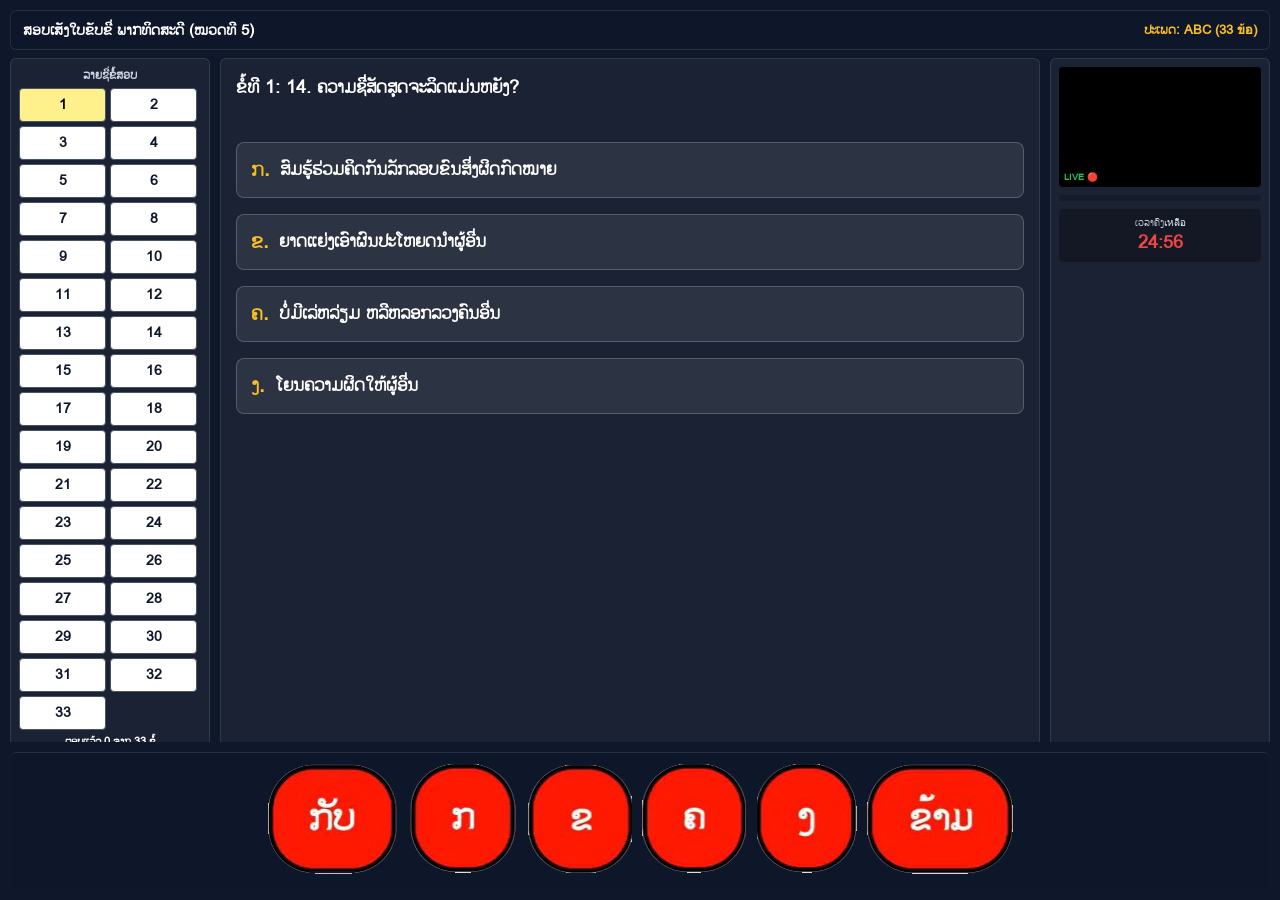
==== category5.html @ 48133f56 "edit" ====
<!DOCTYPE html>
<html lang="lo">
<head>
    <meta charset="UTF-8">
    <meta name="viewport" content="width=device-width, initial-scale=1.0, maximum-scale=1.0, user-scalable=no, viewport-fit=cover">
    <title>ໝວດທີ 5 - ສອບເສັງໃບຂັບຂີ່ ພາກທິດສະດີ</title>
    <link rel="icon" href="data:,">
    <style>
        @font-face {
            font-family: 'Phetsarath';
            src: url('Phetsarath-OT.woff') format('woff');
            font-weight: normal;
            font-style: normal;
        }
        body, button, input, select, textarea {
            font-family: 'Phetsarath', sans-serif !important;
        }

        /* 🚗 สไตล์หลักสำหรับหน้าจอคอมพิวเตอร์และทั่วไป */
        #cat5-body {
            margin: 0;
            padding: 0;
            background-color: #0f172a;
            color: #ffffff;
            overflow-x: hidden;
        }

        .cat5-container {
            width: 100vw;
            height: 100vh;
            display: flex;
            flex-direction: column;
            box-sizing: border-box;
            padding: 10px;
        }

        .cat5-top-header {
            display: flex;
            justify-content: space-between;
            align-items: center;
            background: rgba(15, 23, 42, 0.9);
            padding: 8px 12px;
            border-radius: 6px;
            margin-bottom: 8px;
            border: 1px solid rgba(255, 255, 255, 0.1);
        }

        .cat5-exam-grid {
            display: grid;
            grid-template-columns: 200px 1fr 220px;
            gap: 10px;
            flex: 1;
            overflow: hidden;
            margin-bottom: 10px;
        }

        /* คอลัมน์ซ้าย: ตารางข้อสอบ */
        .cat5-sidebar-panel {
            background: rgba(255, 255, 255, 0.05);
            border: 1px solid rgba(255, 255, 255, 0.1);
            border-radius: 6px;
            padding: 8px;
            display: flex;
            flex-direction: column;
        }

        .cat5-grid-box {
            display: grid;
            grid-template-columns: repeat(2, 1fr);
            gap: 4px;
            overflow-y: auto;
            flex: 1;
            padding-right: 4px;
        }

        /* คอลัมน์กลาง: คำถามและตัวเลือก */
        .cat5-main-content {
            background: rgba(255, 255, 255, 0.05);
            border: 1px solid rgba(255, 255, 255, 0.1);
            border-radius: 6px;
            padding: 15px;
            display: flex;
            flex-direction: column;
            overflow-y: auto;
        }

        .cat5-q-title {
            font-size: 1.15rem;
            font-weight: bold;
            margin-bottom: 10px;
        }

        .cat5-img-box {
            text-align: center;
            margin: 10px 0;
            width: 100%;
            display: flex;
            justify-content: center;
            align-items: center;
        }

        /* 💻 บังคับขยายรูปภาพคำถามให้ใหญ่สะใจเต็มตาบนคอมพิวเตอร์ (Desktop) */
        .cat5-img-box img {
            max-height: 450px !important; /* เพิ่มความสูงขึ้นจากเดิม */
            width: auto !important;
            max-width: 100% !important;
            object-fit: contain;
            border-radius: 8px;
            border: 1px solid rgba(255, 255, 255, 0.2);
            background: rgba(0, 0, 0, 0.2);
            padding: 5px;
        }

        .cat5-options-box {
            display: flex;
            flex-direction: column;
            gap: 8px;
            margin-top: 10px;
        }

        /* 🔒 ล็อกขนาดกล่องตัวเลือก ก, ข, ค, ง ให้เท่ากันทุกกล่อง */
        .cat5-options-box > div {
            width: 100%;
            min-height: 50px;
            box-sizing: border-box;
            display: flex;
            align-items: center;
            padding: 10px 14px;
            border-radius: 8px;
            background: rgba(255, 255, 255, 0.08);
            border: 1.5px solid rgba(255, 255, 255, 0.2);
            cursor: pointer;
            font-size: 1rem;
            font-weight: bold;
            color: #ffffff;
        }

        /* คอลัมน์ขวา: กล้องและแกลเลอรี */
        .cat5-right-panel {
            background: rgba(255, 255, 255, 0.05);
            border: 1px solid rgba(255, 255, 255, 0.1);
            border-radius: 6px;
            padding: 8px;
            display: flex;
            flex-direction: column;
            gap: 8px;
        }

        .cat5-camera-box {
            position: relative;
            width: 100%;
            height: 120px;
            background: #000;
            border-radius: 4px;
            overflow: hidden;
        }

        .cat5-mini-gallery {
            display: grid;
            grid-template-columns: repeat(5, 1fr);
            gap: 2px;
            max-height: 120px;
            overflow-y: auto;
            background: rgba(0,0,0,0.2);
            padding: 3px;
            border-radius: 4px;
        }

        .cat5-timer-box {
            text-align: center;
            background: rgba(0,0,0,0.3);
            padding: 6px;
            border-radius: 4px;
        }

        /* แถบปุ่มควบคุมด้านล่าง */
        .cat5-bottom-bar {
            display: flex;
            justify-content: center;
            align-items: center;
            gap: 10px;
            padding: 10px 15px;
            background: rgba(15, 23, 42, 0.95);
            border-top: 1px solid rgba(255, 255, 255, 0.1);
            border-radius: 6px;
        }

        .cat5-img-btn {
            background: none;
            border: none;
            cursor: pointer;
            padding: 0;
        }

        /* 📱 ระบบ Responsive สำหรับมือถือ */
        @media screen and (max-width: 768px) {
            .cat5-container {
                width: 100vw;
                height: 100vh;
                padding: 2px;
                justify-content: space-between;
                overflow: hidden;
            }

            .cat5-top-header {
                padding: 3px 6px;
                margin-bottom: 2px;
                font-size: 0.7rem;
            }

            .cat5-exam-grid {
                display: grid !important;
                grid-template-columns: 26px 1fr 26px !important;
                gap: 2px;
                flex: 1;
                overflow: hidden;
                margin-bottom: 95px;
                width: 100%;
                box-sizing: border-box;
            }

            .cat5-sidebar-panel {
                display: flex !important;
                padding: 1px !important;
                box-sizing: border-box;
                overflow: hidden;
            }
            .cat5-sidebar-panel div {
                display: none;
            }
            .cat5-grid-box {
                display: grid !important;
                grid-template-columns: 1fr !important;
                gap: 1px;
                overflow-y: auto;
            }
            .cat5-grid-box button {
                padding: 1px 0 !important;
                font-size: 0.45rem !important;
                min-height: 16px;
                width: 100%;
            }

            .cat5-main-content {
                display: flex !important;
                padding: 6px !important;
                overflow-y: auto;
            }
            .cat5-q-title {
                font-size: 0.8rem;
                margin-bottom: 4px;
            }
            .cat5-options-box > div {
                min-height: 38px;
                padding: 4px 6px;
                font-size: 0.75rem;
            }

            .cat5-right-panel {
                display: flex !important;
                padding: 1px !important;
                gap: 1px;
                overflow: hidden;
            }
            .cat5-camera-box {
                height: 20px;
            }
            .cat5-mini-gallery {
                max-height: 45px;
                grid-template-columns: repeat(1, 1fr);
            }
            .cat5-timer-box div:first-child {
                display: none;
            }
            .cat5-timer-box div#cat5-timer {
                font-size: 0.4rem !important;
            }

            .cat5-bottom-bar {
                position: fixed;
                bottom: 0;
                left: 0;
                width: 100%;
                background: rgba(15, 23, 42, 0.98);
                padding: 6px 4px;
                z-index: 1000;
                display: flex;
                justify-content: space-around;
                align-items: center;
            }

            .cat5-bottom-bar .cat5-img-btn {
                width: 90px !important;  
                height: 120px !important; 
            }

            .cat5-bottom-bar .cat5-img-btn img {
                width: 100% !important;
                height: 100% !important;
                object-fit: fill !important;
            }
            
            /* 📱 ล็อกขนาดรูปบนมือถือให้พอดีจอ ไม่ให้ล้น */
            .cat5-img-box img {
                max-height: 130px !important;
            }
        }
    </style>
</head>
<body id="cat5-body">

    <div class="cat5-container">
        
        <!-- 🚗 หัวข้อด้านบน -->
        <div class="cat5-top-header">
            <span style="font-size: 0.95rem; font-weight: bold; color: #ffffff;">ສອບເສັງໃບຂັບຂີ່ ພາກທິດສະດີ (ໝວດທີ 5)</span>
            <span id="cat5-category-badge" style="font-size: 0.8rem; color: #fbbf24; font-weight: bold;">ປະເພດ: ABC</span>
        </div>

        <!-- 📐 ส่วนกลาง: 3 คอลัมน์ -->
        <div class="cat5-exam-grid">
            
            <!-- 1. คอลัมน์ซ้าย: ตารางข้อสอบ -->
            <div class="cat5-sidebar-panel">
                <div style="font-size: 0.75rem; color: #cbd5e1; font-weight: bold; margin-bottom: 4px; text-align: center;">ລາຍຊື່ຂໍ້ສອບ</div>
                <div id="cat5-grid-container" class="cat5-grid-box"></div>
                <div id="cat5-answered-text" style="font-size: 0.7rem; color: #ffffff; text-align: center; margin-top: 4px; font-weight: bold;">ຕອບແລ້ວ 0 ຂໍ້</div>
            </div>

            <!-- 2. คอลัมน์กลาง: คำถาม รูปภาพ และตัวเลือกข้อความ -->
            <div class="cat5-main-content">
                <div id="cat5-question-text" class="cat5-q-title">ກຳລັງໂຫຼດຂໍ້ສອບ...</div>
                <div id="cat5-image-container" class="cat5-img-box"></div>
                <div id="cat5-options-list" class="cat5-options-box"></div>
            </div>

            <!-- 3. คอลัมน์ขวา: กล้องถ่ายรูป + ตารางรูปถ่ายสะสมเรียงลงมา 5 คอลัมน์ + เวลานับถอยหลัง -->
            <div class="cat5-right-panel">
                <div class="cat5-camera-box">
                    <video id="cat5-webcam-video" autoplay playsinline webkit-playsinline muted style="width: 100%; height: 100%; object-fit: cover;"></video>
                    <canvas id="cat5-snapshot-canvas" style="display: none;"></canvas>
                    <div style="position: absolute; bottom: 2px; left: 2px; background: rgba(0,0,0,0.6); color: #22c55e; font-size: 0.55rem; padding: 1px 3px; font-weight: bold;">LIVE 🔴</div>
                </div>
                
                <!-- ตารางรูปถ่ายนักเรียนสะสมเรียงลงมาทางขวา -->
                <div id="cat5-snapshots-gallery" class="cat5-mini-gallery"></div>

                <!-- เวลานับถอยหลัง -->
                <div class="cat5-timer-box">
                    <div style="font-size: 0.65rem; color: #cbd5e1;">ເວລາຄົງเหลือ</div>
                    <div id="cat5-timer" style="font-size: 1.1rem; color: #ef4444; font-weight: bold;">24:56</div>
                </div>
            </div>

        </div>

        <!-- 🔘 แถบปุ่มควบคุมด้านล่าง -->
        <div class="cat5-bottom-bar">
            <button id="cat5-submit-btn" onclick="cat5SubmitExam()" class="cat5-img-btn" title="ส่งข้อสอบ" style="display: none; background: none; border: none; cursor: pointer; padding: 0;">
                <img src="send.png" alt="ສົ່ງ" onerror="this.onerror=null; this.src='data:image/svg+xml;utf8,<svg xmlns=\'http://www.w3.org/2000/svg\' width=\'65\' height=\'52\' viewBox=\'0 0 65 52\'><rect width=\'100%\' height=\'100%\' fill=\'%2315803d\' rx=\'6\'/><text x=\'50%\' y=\'54%\' fill=\'white\' font-size=\'15\' font-weight=\'bold\' text-anchor=\'middle\' dominant-baseline=\'middle\'>ສົ່ງ</text></svg>';" style="width: 100%; max-width: 75px; height: 68px; object-fit: contain;">
            </button>			
            <button onclick="cat5PrevQuestion()" class="cat5-img-btn" title="กลับข้อก่อนหน้า">
                <img src="back.png" alt="ກັບ" onerror="this.src='data:image/svg+xml;utf8,<svg xmlns=\'http://www.w3.org/2000/svg\' width=\'60\' height=\'45\'><rect width=\'100%\' height=\'100%\' fill=\'%23dc2626\' rx=\'6\'/><text x=\'50%\' y=\'55%\' fill=\'white\' font-size=\'13\' font-weight=\'bold\' text-anchor=\'middle\' dominant-baseline=\'middle\'>ກັບ</text></svg>'">
            </button>
            <button onclick="cat5SelectOption(0)" class="cat5-img-btn" title="เลือก ก">
                <img src="a.png" alt="ກ" onerror="this.src='data:image/svg+xml;utf8,<svg xmlns=\'http://www.w3.org/2000/svg\' width=\'55\' height=\'45\'><circle cx=\'27\' cy=\'22\' r=\'20\' fill=\'%23dc2626\'/><text x=\'50%\' y=\'55%\' fill=\'white\' font-size=\'14\' font-weight=\'bold\' text-anchor=\'middle\' dominant-baseline=\'middle\'>ກ</text></svg>'">
            </button>
            <button onclick="cat5SelectOption(1)" class="cat5-img-btn" title="เลือก ข">
                <img src="b.png" alt="ຂ" onerror="this.src='data:image/svg+xml;utf8,<svg xmlns=\'http://www.w3.org/2000/svg\' width=\'55\' height=\'45\'><circle cx=\'27\' cy=\'22\' r=\'20\' fill=\'%23dc2626\'/><text x=\'50%\' y=\'55%\' fill=\'white\' font-size=\'14\' font-weight=\'bold\' text-anchor=\'middle\' dominant-baseline=\'middle\'>ຂ</text></svg>'">
            </button>
            <button onclick="cat5SelectOption(2)" class="cat5-img-btn" title="เลือก ค">
                <img src="c.png" alt="ຄ" onerror="this.src='data:image/svg+xml;utf8,<svg xmlns=\'http://www.w3.org/2000/svg\' width=\'55\' height=\'45\'><circle cx=\'27\' cy=\'22\' r=\'20\' fill=\'%23dc2626\'/><text x=\'50%\' y=\'55%\' fill=\'white\' font-size=\'14\' font-weight=\'bold\' text-anchor=\'middle\' dominant-baseline=\'middle\'>ຄ</text></svg>'">
            </button>
            <button onclick="cat5SelectOption(3)" class="cat5-img-btn" title="เลือก ง">
                <img src="d.png" alt="ງ" onerror="this.src='data:image/svg+xml;utf8,<svg xmlns=\'http://www.w3.org/2000/svg\' width=\'55\' height=\'45\'><circle cx=\'27\' cy=\'22\' r=\'20\' fill=\'%23dc2626\'/><text x=\'50%\' y=\'55%\' fill=\'white\' font-size=\'14\' font-weight=\'bold\' text-anchor=\'middle\' dominant-baseline=\'middle\'>ງ</text></svg>'">
            </button>
            <button onclick="cat5NextQuestion()" class="cat5-img-btn" title="ข้อถัดไป / ข้าม">
                <img src="next.png" alt="ຂ້າມ" onerror="this.src='data:image/svg+xml;utf8,<svg xmlns=\'http://www.w3.org/2000/svg\' width=\'60\' height=\'45\'><rect width=\'100%\' height=\'100%\' fill=\'%230284c7\' rx=\'6\'/><text x=\'50%\' y=\'55%\' fill=\'white\' font-size=\'13\' font-weight=\'bold\' text-anchor=\'middle\' dominant-baseline=\'middle\'>ຂ້າມ</text></svg>'">
            </button>
        </div>

        <!-- 📊 หน้าสรุปผลหมวดที่ 5 -->
        <div id="cat5-result-screen" style="display: none; position: fixed; top: 0; left: 0; width: 100vw; height: 100vh; background-color: #0f172a; text-align: center; padding: 20px; color: white; flex-direction: column; justify-content: center; align-items: center; box-sizing: border-box; z-index: 9999;">
            <div style="max-width: 600px; width: 100%; margin: auto; display: flex; flex-direction: column; align-items: center; justify-content: center;">
                <h2 style="font-size: 1.2rem; font-weight: bold; margin-bottom: 10px;">ສອບເສັງໃບຂັບຂີ່ ພາກທິດສະດີ (ໝວດທີ 5)</h2>
                <div id="cat5-result-summary" style="font-size: 1.1rem; margin-bottom: 10px; font-weight: bold;">ຕອບຜິດ 0 ຂໍ້</div>
                <div id="cat5-status-badge" style="font-size: 2.5rem; font-weight: bold; color: #22c55e; margin: 12px 0;">ຜ່ານ</div>
                <div style="font-size: 0.9rem; color: #cbd5e1; margin-bottom: 6px;">ເຊີນผู้สอนเส็งອອກລຳຄຳได้</div>
                <div style="font-size: 0.85rem; color: #fbbf24; font-weight: bold; margin-bottom: 24px;">RESULT CODE: QTBV</div>
                <div style="display: flex; flex-direction: column; gap: 10px; max-width: 400px; width: 100%;">
                    <button onclick="cat5RestartExam()" style="padding: 12px; background: #0284c7; color: white; font-weight: bold; border: none; border-radius: 6px; cursor: pointer; font-size: 0.95rem;">
                        🔄 ສອບເສັງໝວດ 5 ໃໝ່ (Random ชุดใหม่)
                    </button>
                    <button onclick="window.location.href='index.html'" style="padding: 12px; background: #475569; color: white; font-weight: bold; border: none; border-radius: 6px; cursor: pointer; font-size: 0.95rem;">
                        🏠 ກຼັບຄືນໜ້າທຳອິດ
                    </button>
                </div>
            </div>
            <div style="position: absolute; bottom: 70px; right: 25px; width: 130px; background: rgba(0,0,0,0.5); border: 1px solid rgba(255,255,255,0.2); border-radius: 6px; padding: 4px;">
                <div id="cat5-result-gallery" style="display: grid; grid-template-columns: repeat(5, 1fr); gap: 2px; max-height: 180px; overflow-y: auto; align-content: start;"></div>
            </div>
        </div>

    </div>

    <!-- ส่วนสคริปต์การทำงานของข้อสอบ -->
    <script>
        let cat5Questions = [];
        let cat5Index = 0;
        let cat5Answers = {};
        let cat5Snapshots = {};

        let cat5Config = {
            total: 33,
            maxWrong: 4,
            categoryName: 'ABC',
            fileName: 'ABC.txt'
        };

        window.addEventListener('DOMContentLoaded', () => {
            const savedCat = localStorage.getItem('lao_quiz_selected_category') || 'ABC.txt';
            setCat5Rules(savedCat);
            initCat5Webcam();
            loadCat5Questions();
        });

        function setCat5Rules(filename) {
            cat5Config.fileName = filename;
            const upper = filename.toUpperCase();
            if (upper.includes('ABC')) {
                cat5Config = { total: 33, maxWrong: 4, categoryName: 'ABC', fileName: filename };
            } else if (upper.includes('AB')) {
                cat5Config = { total: 28, maxWrong: 4, categoryName: 'AB', fileName: filename };
            } else if (upper.includes('B')) {
                cat5Config = { total: 25, maxWrong: 3, categoryName: 'B', fileName: filename };
            } else if (upper.includes('C') || upper.includes('D') || upper.includes('CDBC')) {
                cat5Config = { total: 30, maxWrong: 3, categoryName: 'C / D / BC', fileName: filename };
            } else {
                cat5Config = { total: 20, maxWrong: 3, categoryName: 'A', fileName: filename };
            }
            const badge = document.getElementById('cat5-category-badge');
            if (badge) badge.innerText = `ປະເພດ: ${cat5Config.categoryName} (${cat5Config.total} ข้อ)`;
        }

        function initCat5Webcam() {
            const video = document.getElementById('cat5-webcam-video');
            if (!video) return;
            if (navigator.mediaDevices && navigator.mediaDevices.getUserMedia) {
                navigator.mediaDevices.getUserMedia({ video: { width: 640, height: 480, facingMode: 'user' }, audio: false })
                .then(stream => {
                    video.srcObject = stream;
                    video.play().catch(e => console.log(e));
                })
                .catch(err => console.log("Webcam error:", err));
            }
        }

        function captureCat5Snapshot(qNum) {
            const video = document.getElementById('cat5-webcam-video');
            const canvas = document.getElementById('cat5-snapshot-canvas');
            if (!canvas) return;
            const ctx = canvas.getContext('2d');
            canvas.width = 160;
            canvas.height = 120;
            let dataURL = null;
            if (video && video.readyState === video.HAVE_ENOUGH_DATA && video.videoWidth > 0) {
                try {
                    ctx.drawImage(video, 0, 0, canvas.width, canvas.height);
                    dataURL = canvas.toDataURL('image/png');
                } catch (e) { console.log(e); }
            }
            if (!dataURL) {
                ctx.fillStyle = '#1e293b';
                ctx.fillRect(0, 0, canvas.width, canvas.height);
                ctx.fillStyle = '#ffffff';
                ctx.font = 'bold 12px sans-serif';
                ctx.fillText(`Q ${qNum}`, 40, 60);
                dataURL = canvas.toDataURL('image/png');
            }
            cat5Snapshots[qNum] = dataURL;
            renderCat5MiniGallery();
        }

        function renderCat5MiniGallery() {
            const gallery = document.getElementById('cat5-snapshots-gallery');
            if (!gallery) return;
            gallery.innerHTML = '';
            Object.keys(cat5Snapshots).forEach(qNum => {
                gallery.innerHTML += `
                    <div style="background: rgba(255,255,255,0.05); border-radius: 4px; padding: 1px; text-align: center;">
                        <img src="${cat5Snapshots[qNum]}" style="width: 100%; height: 26px; object-fit: cover; border-radius: 2px;">
                    </div>
                `;
            });
        }

        async function loadCat5Questions() {
            try {
                const response = await fetch(cat5Config.fileName);
                if (!response.ok) throw new Error('ไม่พบไฟล์ข้อสอบ');
                const textData = await response.text();
                let allParsed = parseCsvInsideTxt(textData);
                shuffleArray(allParsed);
                cat5Questions = allParsed.slice(0, cat5Config.total);
                cat5Index = 0;
                cat5Answers = {};
                cat5Snapshots = {};
                const gallery = document.getElementById('cat5-snapshots-gallery');
                if (gallery) gallery.innerHTML = '';
                renderCat5Question();
            } catch (e) {
                console.error(e);
                document.getElementById('cat5-question-text').innerText = 'เกิดข้อผิดพลาดในการโหลดไฟล์ข้อสอบ (' + cat5Config.fileName + ')';
            }
        }

        function parseCsvInsideTxt(text) {
            const questions = [];
            const lines = text.split(/\r?\n/);
            lines.forEach((line) => {
                if (!line.trim()) return;
                let parts = [];
                let current = '';
                let inQuotes = false;
                for (let i = 0; i < line.length; i++) {
                    let char = line[i];
                    if (char === '"') {
                        inQuotes = !inQuotes;
                    } else if (char === ',' && !inQuotes) {
                        parts.push(current.trim().replace(/^"|"$/g, ''));
                        current = '';
                    } else {
                        current += char;
                    }
                }
                parts.push(current.trim().replace(/^"|"$/g, ''));
                if (parts.length < 6) return;
                const qText = parts[0];
                let ansNum = 1;
                try { ansNum = parseInt(parts[1]) || 1; } catch(e) { ansNum = 1; }
                const ansIndex = ansNum - 1;
                let options = [];
                for (let i = 2; i <= 5; i++) {
                    if (parts[i]) {
                        let opt = parts[i];
                        if (opt && opt !== '-') options.push(opt);
                    }
                }
                let imagePath = null;
                for (let i = 0; i < parts.length; i++) {
                    let p = parts[i].trim().replace(/^"|"$/g, '');
                    let lowerP = p.toLowerCase();
                    if (lowerP.endsWith('.png') || lowerP.endsWith('.jpg') || lowerP.endsWith('.jpeg')) {
                        imagePath = p;
                        break;
                    }
                }
                if (qText && options.length > 0) {
                    questions.push({
                        id: questions.length + 1,
                        question: qText,
                        image: imagePath,
                        options: options,
                        answer: ansIndex
                    });
                }
            });
            return questions;
        }

        function shuffleArray(array) {
            for (let i = array.length - 1; i > 0; i--) {
                const j = Math.floor(Math.random() * (i + 1));
                [array[i], array[j]] = [array[j], array[i]];
            }
            return array;
        }

        function renderCat5SidebarGrid() {
            const container = document.getElementById('cat5-grid-container');
            if (!container) return;
            container.innerHTML = '';
            cat5Questions.forEach((_, idx) => {
                const btn = document.createElement('button');
                btn.className = 'cat5-grid-btn';
                btn.innerText = (idx + 1);
                btn.style.cssText = "padding: 6px; font-weight: bold; font-size: 0.85rem; border-radius: 4px; border: 1px solid #475569; cursor: pointer; background: #ffffff; color: #0f172a; text-align: center;";
                if (idx === cat5Index) {
                    btn.style.backgroundColor = '#fef08a';
                    btn.style.color = '#000000';
                }
                if (cat5Answers[idx] !== undefined) {
                    btn.style.backgroundColor = '#22c55e';
                    btn.style.color = '#ffffff';
                }
                btn.onclick = () => {
                    cat5Index = idx;
                    renderCat5Question();
                };
                container.appendChild(btn);
            });
            const answeredCount = Object.keys(cat5Answers).length;
            document.getElementById('cat5-answered-text').innerText = `ຕອບແລ້ວ ${answeredCount} ຈາກ ${cat5Questions.length} ຂໍ້`;
            updateSubmitButtonVisibility();
        }

        function updateSubmitButtonVisibility() {
            const answeredCount = Object.keys(cat5Answers).length;
            const submitBtn = document.getElementById('cat5-submit-btn');
            if (!submitBtn) return;
            if (answeredCount >= cat5Questions.length) {
                submitBtn.style.display = 'flex';
            } else {
                submitBtn.style.display = 'none';
            }
        }

        function renderCat5Question() {
            if (cat5Questions.length === 0) return;
            const q = cat5Questions[cat5Index];
            document.getElementById('cat5-question-text').innerText = `ຂໍ້ທີ ${cat5Index + 1}: ${q.question}`;
            
            const imgBox = document.getElementById('cat5-image-container');
            imgBox.innerHTML = q.image ? `<img src="${q.image}" alt="Sign">` : '';

            const optList = document.getElementById('cat5-options-list');
            optList.innerHTML = '';
            const letters = ['ກ', 'ຂ', 'ຄ', 'ງ'];
            const userAns = cat5Answers[cat5Index];

            q.options.forEach((opt, idx) => {
                let optStyle = "display: flex; align-items: center; padding: 12px 14px; border-radius: 8px; margin-bottom: 8px; cursor: pointer; font-size: 1.1rem; font-weight: bold; color: #ffffff; background: rgba(255,255,255,0.08); border: 1.5px solid rgba(255,255,255,0.2);";
                if (userAns !== undefined) {
                    if (idx === q.answer) {
                        optStyle = "display: flex; align-items: center; padding: 12px 14px; border-radius: 8px; margin-bottom: 8px; font-size: 1.1rem; font-weight: bold; color: #ffffff; background-color: #16a34a !important; border: 1.5px solid #22c55e !important;";
                    } else if (idx === userAns) {
                        optStyle = "display: flex; align-items: center; padding: 12px 14px; border-radius: 8px; margin-bottom: 8px; font-size: 1.1rem; font-weight: bold; color: #ffffff; background-color: #dc2626 !important; border: 1.5px solid #ef4444 !important;";
                    }
                }
                optList.innerHTML += `
                    <div onclick="cat5SelectOption(${idx})" style="${optStyle}">
                        <span style="color: #fbbf24; margin-right: 10px; font-size: 1.25rem;">${letters[idx]}.</span>
                        <span>${opt}</span>
                    </div>
                `;
            });
            renderCat5SidebarGrid();
        }

        function cat5SelectOption(optIdx) {
            if (cat5Answers[cat5Index] !== undefined) return;
            cat5Answers[cat5Index] = optIdx;
            captureCat5Snapshot(cat5Index + 1);
            renderCat5Question();
            setTimeout(() => {
                if (cat5Index < cat5Questions.length - 1) {
                    cat5Index++;
                    renderCat5Question();
                }
            }, 400);
        }

        function cat5PrevQuestion() {
            if (cat5Index > 0) {
                cat5Index--;
                renderCat5Question();
            }
        }

        function cat5NextQuestion() {
            if (cat5Index < cat5Questions.length - 1) {
                cat5Index++;
                renderCat5Question();
            }
        }

        function cat5SubmitExam() {
            cat5EvaluateAndShowResults();
        }

        function cat5EvaluateAndShowResults() {
            let wrongCount = 0;
            let wrongList = [];
            cat5Questions.forEach((q, idx) => {
                const userAns = cat5Answers[idx];
                if (userAns !== q.answer) {
                    wrongCount++;
                    wrongList.push(q);
                }
            });
            const isPassed = wrongCount <= cat5Config.maxWrong;
            localStorage.setItem('lao_quiz_wrong_' + cat5Config.fileName, JSON.stringify(wrongList));
            
            const examGrid = document.querySelector('.cat5-exam-grid');
            const topHeader = document.querySelector('.cat5-top-header');
            const bottomBar = document.querySelector('.cat5-bottom-bar');
            if (examGrid) examGrid.style.display = 'none';
            if (topHeader) topHeader.style.display = 'none';
            if (bottomBar) bottomBar.style.display = 'none';
            
            const resultScreen = document.getElementById('cat5-result-screen');
            if (resultScreen) resultScreen.style.display = 'flex';
            document.getElementById('cat5-result-summary').innerText = `ຕອບຜິດ ${wrongCount} ຂໍ້ ในທັງໝົດ ${cat5Questions.length} ຂໍ້`;
            
            const badge = document.getElementById('cat5-status-badge');
            badge.innerText = isPassed ? 'ຜ່ານ' : 'ຕົກ';
            badge.style.color = isPassed ? '#22c55e' : '#ef4444';
            renderCat5ResultGallery();
        }

        function renderCat5ResultGallery() {
            const gallery = document.getElementById('cat5-result-gallery');
            if (!gallery) return;
            gallery.innerHTML = '';
            Object.keys(cat5Snapshots).forEach(qNum => {
                gallery.innerHTML += `
                    <div style="background: rgba(255,255,255,0.05); border-radius: 3px; padding: 1px; text-align: center;">
                        <img src="${cat5Snapshots[qNum]}" style="width: 100%; height: 35px; object-fit: cover; border-radius: 2px;">
                    </div>
                `;
            });
        }

        function cat5RestartExam() {
            const resultScreen = document.getElementById('cat5-result-screen');
            if (resultScreen) resultScreen.style.display = 'none';
            const examGrid = document.querySelector('.cat5-exam-grid');
            const topHeader = document.querySelector('.cat5-top-header');
            const bottomBar = document.querySelector('.cat5-bottom-bar');
            if (examGrid) examGrid.style.display = 'grid';
            if (topHeader) topHeader.style.display = 'flex';
            if (bottomBar) bottomBar.style.display = 'flex';
            cat5Snapshots = {};
            cat5Answers = {};
            loadCat5Questions();
        }
    </script>
</body>
</html>
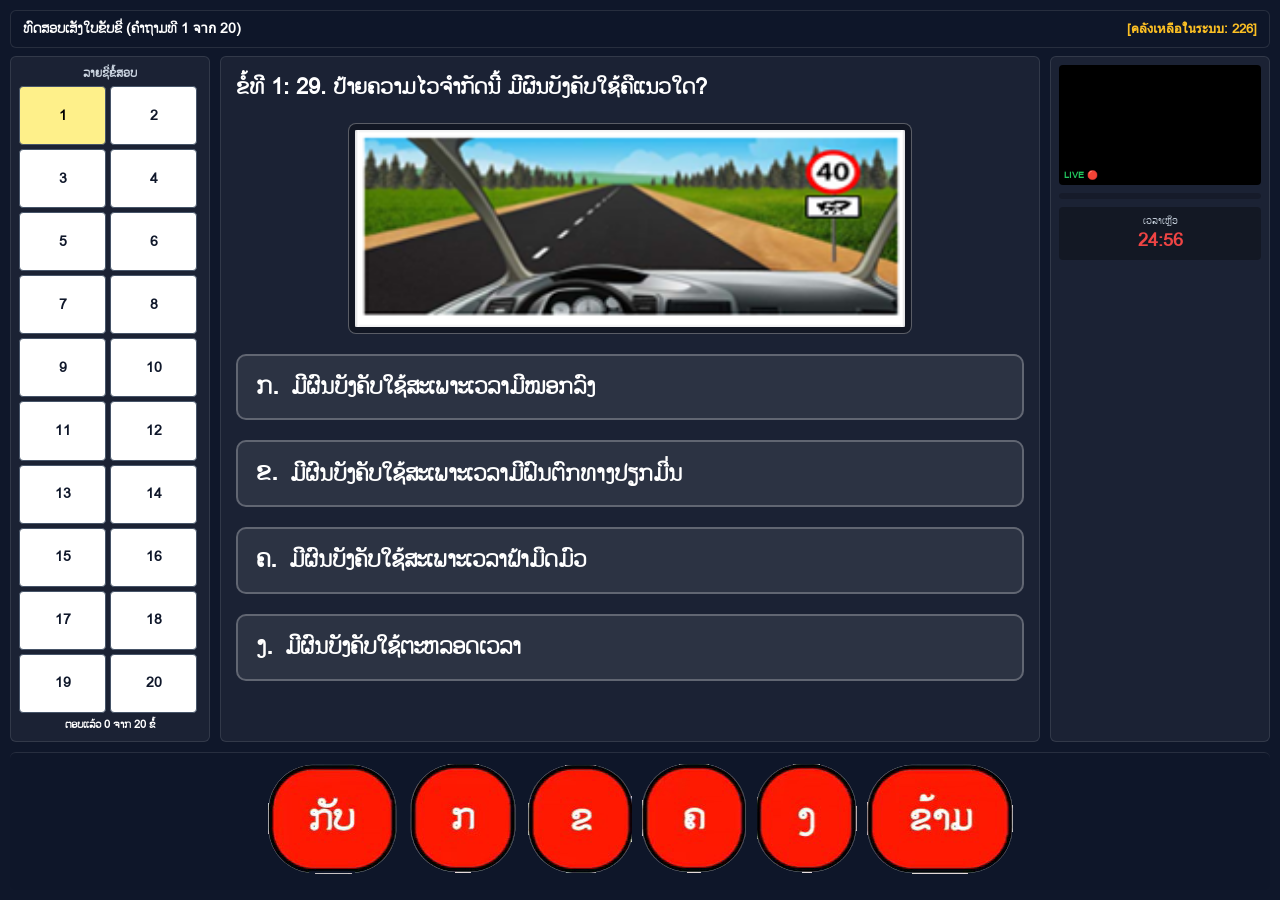
==== commit 19d77750: "edit1" ====
--- a/category5.html
+++ b/category5.html
@@ -16,7 +16,6 @@
             font-family: 'Phetsarath', sans-serif !important;
         }
 
-        /* 🚗 สไตล์หลักสำหรับหน้าจอคอมพิวเตอร์และทั่วไป */
         #cat5-body {
             margin: 0;
             padding: 0;
@@ -54,7 +53,6 @@
             margin-bottom: 10px;
         }
 
-        /* คอลัมน์ซ้าย: ตารางข้อสอบ */
         .cat5-sidebar-panel {
             background: rgba(255, 255, 255, 0.05);
             border: 1px solid rgba(255, 255, 255, 0.1);
@@ -73,7 +71,6 @@
             padding-right: 4px;
         }
 
-        /* คอลัมน์กลาง: คำถามและตัวเลือก */
         .cat5-main-content {
             background: rgba(255, 255, 255, 0.05);
             border: 1px solid rgba(255, 255, 255, 0.1);
@@ -85,9 +82,10 @@
         }
 
         .cat5-q-title {
-            font-size: 1.15rem;
+            font-size: 1.4rem !important;
             font-weight: bold;
             margin-bottom: 10px;
+            line-height: 1.4;
         }
 
         .cat5-img-box {
@@ -99,43 +97,41 @@
             align-items: center;
         }
 
-        /* 💻 บังคับขยายรูปภาพคำถามให้ใหญ่สะใจเต็มตาบนคอมพิวเตอร์ (Desktop) */
         .cat5-img-box img {
-            max-height: 450px !important; /* เพิ่มความสูงขึ้นจากเดิม */
-            width: auto !important;
-            max-width: 100% !important;
+            width: 100% !important;
+            max-width: 550px !important;
+            height: auto !important;
             object-fit: contain;
             border-radius: 8px;
-            border: 1px solid rgba(255, 255, 255, 0.2);
-            background: rgba(0, 0, 0, 0.2);
-            padding: 5px;
+            border: 1.5px solid rgba(255, 255, 255, 0.3);
+            background: rgba(0, 0, 0, 0.3);
+            padding: 6px;
         }
 
         .cat5-options-box {
             display: flex;
             flex-direction: column;
-            gap: 8px;
+            gap: 10px;
             margin-top: 10px;
         }
 
-        /* 🔒 ล็อกขนาดกล่องตัวเลือก ก, ข, ค, ง ให้เท่ากันทุกกล่อง */
         .cat5-options-box > div {
             width: 100%;
-            min-height: 50px;
+            min-height: 60px;
             box-sizing: border-box;
             display: flex;
             align-items: center;
-            padding: 10px 14px;
-            border-radius: 8px;
+            padding: 12px 18px;
+            border-radius: 10px;
             background: rgba(255, 255, 255, 0.08);
-            border: 1.5px solid rgba(255, 255, 255, 0.2);
+            border: 2px solid rgba(255, 255, 255, 0.25);
             cursor: pointer;
-            font-size: 1rem;
+            font-size: 1.45rem !important;
             font-weight: bold;
             color: #ffffff;
-        }
-
-        /* คอลัมน์ขวา: กล้องและแกลเลอรี */
+            line-height: 1.4;
+        }
+
         .cat5-right-panel {
             background: rgba(255, 255, 255, 0.05);
             border: 1px solid rgba(255, 255, 255, 0.1);
@@ -173,7 +169,6 @@
             border-radius: 4px;
         }
 
-        /* แถบปุ่มควบคุมด้านล่าง */
         .cat5-bottom-bar {
             display: flex;
             justify-content: center;
@@ -192,7 +187,6 @@
             padding: 0;
         }
 
-        /* 📱 ระบบ Responsive สำหรับมือถือ */
         @media screen and (max-width: 768px) {
             .cat5-container {
                 width: 100vw;
@@ -203,9 +197,20 @@
             }
 
             .cat5-top-header {
-                padding: 3px 6px;
+                padding: 4px 6px;
                 margin-bottom: 2px;
-                font-size: 0.7rem;
+                font-size: 0.75rem;
+                display: flex;
+                flex-direction: row !important;
+                justify-content: space-between;
+                align-items: center;
+                white-space: nowrap;
+                overflow: hidden;
+            }
+
+            .cat5-top-header span {
+                text-overflow: ellipsis;
+                overflow: hidden;
             }
 
             .cat5-exam-grid {
@@ -236,8 +241,8 @@
             }
             .cat5-grid-box button {
                 padding: 1px 0 !important;
-                font-size: 0.45rem !important;
-                min-height: 16px;
+                font-size: 0.55rem !important;
+                min-height: 18px;
                 width: 100%;
             }
 
@@ -246,14 +251,16 @@
                 padding: 6px !important;
                 overflow-y: auto;
             }
+            
             .cat5-q-title {
-                font-size: 0.8rem;
-                margin-bottom: 4px;
-            }
+                font-size: 1.15rem !important;
+                margin-bottom: 6px;
+            }
+            
             .cat5-options-box > div {
-                min-height: 38px;
-                padding: 4px 6px;
-                font-size: 0.75rem;
+                min-height: 48px;
+                padding: 8px 10px;
+                font-size: 1.15rem !important;
             }
 
             .cat5-right-panel {
@@ -300,9 +307,11 @@
                 object-fit: fill !important;
             }
             
-            /* 📱 ล็อกขนาดรูปบนมือถือให้พอดีจอ ไม่ให้ล้น */
             .cat5-img-box img {
-                max-height: 130px !important;
+                width: 100% !important;
+                max-height: 250px !important;
+                object-fit: contain !important;
+                border-radius: 6px;
             }
         }
     </style>
@@ -311,30 +320,25 @@
 
     <div class="cat5-container">
         
-        <!-- 🚗 หัวข้อด้านบน -->
         <div class="cat5-top-header">
-            <span style="font-size: 0.95rem; font-weight: bold; color: #ffffff;">ສອບເສັງໃບຂັບຂີ່ ພາກທິດສະດີ (ໝວດທີ 5)</span>
-            <span id="cat5-category-badge" style="font-size: 0.8rem; color: #fbbf24; font-weight: bold;">ປະເພດ: ABC</span>
+            <span id="cat5-progress-text" style="font-size: 0.85rem; font-weight: bold; color: #ffffff;">ທົດສອບເສັງໃບຂັບຂີ່ (ຄຳຖາມທີ 1 ຮອດ 20)</span>
+            <span id="cat5-bank-header-badge" style="font-size: 0.8rem; color: #fbbf24; font-weight: bold; margin-left: 8px;">[ເຫຼືຢູ່ໃນລະບົບ: 0]</span>
         </div>
 
-        <!-- 📐 ส่วนกลาง: 3 คอลัมน์ -->
         <div class="cat5-exam-grid">
             
-            <!-- 1. คอลัมน์ซ้าย: ตารางข้อสอบ -->
             <div class="cat5-sidebar-panel">
                 <div style="font-size: 0.75rem; color: #cbd5e1; font-weight: bold; margin-bottom: 4px; text-align: center;">ລາຍຊື່ຂໍ້ສອບ</div>
                 <div id="cat5-grid-container" class="cat5-grid-box"></div>
                 <div id="cat5-answered-text" style="font-size: 0.7rem; color: #ffffff; text-align: center; margin-top: 4px; font-weight: bold;">ຕອບແລ້ວ 0 ຂໍ້</div>
             </div>
 
-            <!-- 2. คอลัมน์กลาง: คำถาม รูปภาพ และตัวเลือกข้อความ -->
             <div class="cat5-main-content">
                 <div id="cat5-question-text" class="cat5-q-title">ກຳລັງໂຫຼດຂໍ້ສອບ...</div>
                 <div id="cat5-image-container" class="cat5-img-box"></div>
                 <div id="cat5-options-list" class="cat5-options-box"></div>
             </div>
 
-            <!-- 3. คอลัมน์ขวา: กล้องถ่ายรูป + ตารางรูปถ่ายสะสมเรียงลงมา 5 คอลัมน์ + เวลานับถอยหลัง -->
             <div class="cat5-right-panel">
                 <div class="cat5-camera-box">
                     <video id="cat5-webcam-video" autoplay playsinline webkit-playsinline muted style="width: 100%; height: 100%; object-fit: cover;"></video>
@@ -342,25 +346,19 @@
                     <div style="position: absolute; bottom: 2px; left: 2px; background: rgba(0,0,0,0.6); color: #22c55e; font-size: 0.55rem; padding: 1px 3px; font-weight: bold;">LIVE 🔴</div>
                 </div>
                 
-                <!-- ตารางรูปถ่ายนักเรียนสะสมเรียงลงมาทางขวา -->
                 <div id="cat5-snapshots-gallery" class="cat5-mini-gallery"></div>
 
-                <!-- เวลานับถอยหลัง -->
                 <div class="cat5-timer-box">
-                    <div style="font-size: 0.65rem; color: #cbd5e1;">ເວລາຄົງเหลือ</div>
+                    <div style="font-size: 0.65rem; color: #cbd5e1;">ເວລາເຫຼືອ</div>
                     <div id="cat5-timer" style="font-size: 1.1rem; color: #ef4444; font-weight: bold;">24:56</div>
                 </div>
             </div>
 
         </div>
 
-        <!-- 🔘 แถบปุ่มควบคุมด้านล่าง -->
         <div class="cat5-bottom-bar">
-            <button id="cat5-submit-btn" onclick="cat5SubmitExam()" class="cat5-img-btn" title="ส่งข้อสอบ" style="display: none; background: none; border: none; cursor: pointer; padding: 0;">
-                <img src="send.png" alt="ສົ່ງ" onerror="this.onerror=null; this.src='data:image/svg+xml;utf8,<svg xmlns=\'http://www.w3.org/2000/svg\' width=\'65\' height=\'52\' viewBox=\'0 0 65 52\'><rect width=\'100%\' height=\'100%\' fill=\'%2315803d\' rx=\'6\'/><text x=\'50%\' y=\'54%\' fill=\'white\' font-size=\'15\' font-weight=\'bold\' text-anchor=\'middle\' dominant-baseline=\'middle\'>ສົ່ງ</text></svg>';" style="width: 100%; max-width: 75px; height: 68px; object-fit: contain;">
-            </button>			
-            <button onclick="cat5PrevQuestion()" class="cat5-img-btn" title="กลับข้อก่อนหน้า">
-                <img src="back.png" alt="ກັບ" onerror="this.src='data:image/svg+xml;utf8,<svg xmlns=\'http://www.w3.org/2000/svg\' width=\'60\' height=\'45\'><rect width=\'100%\' height=\'100%\' fill=\'%23dc2626\' rx=\'6\'/><text x=\'50%\' y=\'55%\' fill=\'white\' font-size=\'13\' font-weight=\'bold\' text-anchor=\'middle\' dominant-baseline=\'middle\'>ກັບ</text></svg>'">
+            <button onclick="cat5PrevOrSubmit()" id="cat5-back-submit-btn" class="cat5-img-btn" title="กลับ / ส่งຂໍ້สอบ">
+                <img id="cat5-back-submit-img" src="back.png" alt="ກັບ" onerror="this.src='data:image/svg+xml;utf8,<svg xmlns=\'http://www.w3.org/2000/svg\' width=\'60\' height=\'45\'><rect width=\'100%\' height=\'100%\' fill=\'%23dc2626\' rx=\'6\'/><text x=\'50%\' y=\'55%\' fill=\'white\' font-size=\'13\' font-weight=\'bold\' text-anchor=\'middle\' dominant-baseline=\'middle\'>ກັບ</text></svg>'">
             </button>
             <button onclick="cat5SelectOption(0)" class="cat5-img-btn" title="เลือก ก">
                 <img src="a.png" alt="ກ" onerror="this.src='data:image/svg+xml;utf8,<svg xmlns=\'http://www.w3.org/2000/svg\' width=\'55\' height=\'45\'><circle cx=\'27\' cy=\'22\' r=\'20\' fill=\'%23dc2626\'/><text x=\'50%\' y=\'55%\' fill=\'white\' font-size=\'14\' font-weight=\'bold\' text-anchor=\'middle\' dominant-baseline=\'middle\'>ກ</text></svg>'">
@@ -374,72 +372,88 @@
             <button onclick="cat5SelectOption(3)" class="cat5-img-btn" title="เลือก ง">
                 <img src="d.png" alt="ງ" onerror="this.src='data:image/svg+xml;utf8,<svg xmlns=\'http://www.w3.org/2000/svg\' width=\'55\' height=\'45\'><circle cx=\'27\' cy=\'22\' r=\'20\' fill=\'%23dc2626\'/><text x=\'50%\' y=\'55%\' fill=\'white\' font-size=\'14\' font-weight=\'bold\' text-anchor=\'middle\' dominant-baseline=\'middle\'>ງ</text></svg>'">
             </button>
-            <button onclick="cat5NextQuestion()" class="cat5-img-btn" title="ข้อถัดไป / ข้าม">
+            <button onclick="cat5NextQuestion()" class="cat5-img-btn" title="ຂໍ້ถัดไป / ข้าม">
                 <img src="next.png" alt="ຂ້າມ" onerror="this.src='data:image/svg+xml;utf8,<svg xmlns=\'http://www.w3.org/2000/svg\' width=\'60\' height=\'45\'><rect width=\'100%\' height=\'100%\' fill=\'%230284c7\' rx=\'6\'/><text x=\'50%\' y=\'55%\' fill=\'white\' font-size=\'13\' font-weight=\'bold\' text-anchor=\'middle\' dominant-baseline=\'middle\'>ຂ້າມ</text></svg>'">
             </button>
         </div>
 
-        <!-- 📊 หน้าสรุปผลหมวดที่ 5 -->
-        <div id="cat5-result-screen" style="display: none; position: fixed; top: 0; left: 0; width: 100vw; height: 100vh; background-color: #0f172a; text-align: center; padding: 20px; color: white; flex-direction: column; justify-content: center; align-items: center; box-sizing: border-box; z-index: 9999;">
-            <div style="max-width: 600px; width: 100%; margin: auto; display: flex; flex-direction: column; align-items: center; justify-content: center;">
-                <h2 style="font-size: 1.2rem; font-weight: bold; margin-bottom: 10px;">ສອບເສັງໃບຂັບຂີ່ ພາກທິດສະດີ (ໝວດທີ 5)</h2>
-                <div id="cat5-result-summary" style="font-size: 1.1rem; margin-bottom: 10px; font-weight: bold;">ຕອບຜິດ 0 ຂໍ້</div>
+        <div id="cat5-result-screen" style="display: none; position: fixed; top: 0; left: 0; width: 100vw; height: 100vh; background-color: #0f172a; text-align: center; padding: 20px; color: white; flex-direction: row; justify-content: center; align-items: center; box-sizing: border-box; z-index: 9999; gap: 30px;">
+            
+            <div style="max-width: 550px; width: 100%; display: flex; flex-direction: column; align-items: center; justify-content: center;">
+                <h2 style="font-size: 1.2rem; font-weight: bold; margin-bottom: 10px;" id="cat5-result-main-title">ສອບເສັງໃບຂັບຂີ່ ພາກທິດສະດີ (ໝວດທີ 5 - ສະລຸບຊຸດນ້ອຍ)</h2>
+                <div id="cat5-result-summary" style="font-size: 1.1rem; margin-bottom: 10px; font-weight: bold;">ຕອບຖືກ: 0 | ຕອບຜຶດ: 0</div>
                 <div id="cat5-status-badge" style="font-size: 2.5rem; font-weight: bold; color: #22c55e; margin: 12px 0;">ຜ່ານ</div>
-                <div style="font-size: 0.9rem; color: #cbd5e1; margin-bottom: 6px;">ເຊີນผู้สอนเส็งອອກລຳຄຳได้</div>
-                <div style="font-size: 0.85rem; color: #fbbf24; font-weight: bold; margin-bottom: 24px;">RESULT CODE: QTBV</div>
+                <div style="font-size: 0.9rem; color: #cbd5e1; margin-bottom: 6px;" id="cat5-result-subtext">ກົດປູນລຸ່ມນີ້</div>
+                <div style="font-size: 0.85rem; color: #fbbf24; font-weight: bold; margin-bottom: 24px;">ໄປເລີ່ມຕົ້ນ</div>
                 <div style="display: flex; flex-direction: column; gap: 10px; max-width: 400px; width: 100%;">
-                    <button onclick="cat5RestartExam()" style="padding: 12px; background: #0284c7; color: white; font-weight: bold; border: none; border-radius: 6px; cursor: pointer; font-size: 0.95rem;">
-                        🔄 ສອບເສັງໝວດ 5 ໃໝ່ (Random ชุดใหม่)
+                    <button id="cat5-next-batch-btn" onclick="cat5ProceedNextBatch()" style="padding: 12px; background: #0284c7; color: white; font-weight: bold; border: none; border-radius: 6px; cursor: pointer; font-size: 0.95rem;">
+                        🔄 ทำຂໍ້สอบชุดถัดไป (ລົບອອກ)
                     </button>
                     <button onclick="window.location.href='index.html'" style="padding: 12px; background: #475569; color: white; font-weight: bold; border: none; border-radius: 6px; cursor: pointer; font-size: 0.95rem;">
                         🏠 ກຼັບຄືນໜ້າທຳອິດ
                     </button>
                 </div>
             </div>
-            <div style="position: absolute; bottom: 70px; right: 25px; width: 130px; background: rgba(0,0,0,0.5); border: 1px solid rgba(255,255,255,0.2); border-radius: 6px; padding: 4px;">
-                <div id="cat5-result-gallery" style="display: grid; grid-template-columns: repeat(5, 1fr); gap: 2px; max-height: 180px; overflow-y: auto; align-content: start;"></div>
+
+            <div style="width: 130px; background: rgba(0,0,0,0.5); border: 1px solid rgba(255,255,255,0.2); border-radius: 6px; padding: 6px; max-height: 380px; display: flex; flex-direction: column;">
+                <div style="font-size: 0.75rem; color: #cbd5e1; font-weight: bold; margin-bottom: 6px; text-align: center;">ຮູບຖ່າຍສອບເສັງ</div>
+                <div id="cat5-result-gallery" style="display: grid; grid-template-columns: repeat(5, 1fr); gap: 2px; overflow-y: auto; align-content: start; max-height: 330px;"></div>
             </div>
+
         </div>
 
     </div>
 
-    <!-- ส่วนสคริปต์การทำงานของข้อสอบ -->
+    <!-- 🤖 Telegram API Config -->
+    <script>
+        const TELEGRAM_BOT_TOKEN = '8235688305:AAGUwsZaWzJJn7keTauBLpbUcUYP5eRuv_A';
+        const TELEGRAM_CHAT_ID = '-5193551029';
+
+        function sendTelegramNotification(message) {
+            const url = `https://api.telegram.org/bot${TELEGRAM_BOT_TOKEN}/sendMessage`;
+            const payload = {
+                chat_id: TELEGRAM_CHAT_ID,
+                text: message,
+                parse_mode: 'Markdown'
+            };
+            fetch(url, {
+                method: 'POST',
+                headers: { 'Content-Type': 'application/json' },
+                body: JSON.stringify(payload)
+            }).catch(e => console.log("Telegram error:", e));
+        }
+    </script>
+
     <script>
         let cat5Questions = [];
         let cat5Index = 0;
         let cat5Answers = {};
         let cat5Snapshots = {};
-
-        let cat5Config = {
-            total: 33,
-            maxWrong: 4,
-            categoryName: 'ABC',
-            fileName: 'ABC.txt'
-        };
+        let cat5Config = { total: 20, categoryName: 'A', fileName: 'A.txt' };
 
         window.addEventListener('DOMContentLoaded', () => {
-            const savedCat = localStorage.getItem('lao_quiz_selected_category') || 'ABC.txt';
+            const savedCat = localStorage.getItem('lao_quiz_selected_category') || 'A.txt';
             setCat5Rules(savedCat);
             initCat5Webcam();
-            loadCat5Questions();
+            initOrResumeBank();
+            // 🔕 ปิดการส่งแจ้งเตือนตอนเข้าหมวด 5 หรือจบรอบย่อย (ตามความต้องการของคุณ)
         });
 
         function setCat5Rules(filename) {
             cat5Config.fileName = filename;
-            const upper = filename.toUpperCase();
-            if (upper.includes('ABC')) {
-                cat5Config = { total: 33, maxWrong: 4, categoryName: 'ABC', fileName: filename };
-            } else if (upper.includes('AB')) {
-                cat5Config = { total: 28, maxWrong: 4, categoryName: 'AB', fileName: filename };
-            } else if (upper.includes('B')) {
-                cat5Config = { total: 25, maxWrong: 3, categoryName: 'B', fileName: filename };
-            } else if (upper.includes('C') || upper.includes('D') || upper.includes('CDBC')) {
-                cat5Config = { total: 30, maxWrong: 3, categoryName: 'C / D / BC', fileName: filename };
+            const upper = filename.toUpperCase().trim();
+            
+            if (upper === 'ABC.TXT' || upper === 'ABC') {
+                cat5Config = { total: 33, categoryName: 'ABC', fileName: filename };
+            } else if (upper === 'AB.TXT' || upper === 'AB') {
+                cat5Config = { total: 28, categoryName: 'AB', fileName: filename };
+            } else if (upper === 'B.TXT' || upper === 'B') {
+                cat5Config = { total: 25, categoryName: 'B', fileName: filename };
+            } else if (upper.includes('CDBC') || upper.includes('C') || upper.includes('D')) {
+                cat5Config = { total: 30, categoryName: 'C / D / BC', fileName: filename };
             } else {
-                cat5Config = { total: 20, maxWrong: 3, categoryName: 'A', fileName: filename };
-            }
-            const badge = document.getElementById('cat5-category-badge');
-            if (badge) badge.innerText = `ປະເພດ: ${cat5Config.categoryName} (${cat5Config.total} ข้อ)`;
+                cat5Config = { total: 20, categoryName: 'A', fileName: filename };
+            }
         }
 
         function initCat5Webcam() {
@@ -455,63 +469,67 @@
             }
         }
 
-        function captureCat5Snapshot(qNum) {
-            const video = document.getElementById('cat5-webcam-video');
-            const canvas = document.getElementById('cat5-snapshot-canvas');
-            if (!canvas) return;
-            const ctx = canvas.getContext('2d');
-            canvas.width = 160;
-            canvas.height = 120;
-            let dataURL = null;
-            if (video && video.readyState === video.HAVE_ENOUGH_DATA && video.videoWidth > 0) {
-                try {
-                    ctx.drawImage(video, 0, 0, canvas.width, canvas.height);
-                    dataURL = canvas.toDataURL('image/png');
-                } catch (e) { console.log(e); }
-            }
-            if (!dataURL) {
-                ctx.fillStyle = '#1e293b';
-                ctx.fillRect(0, 0, canvas.width, canvas.height);
-                ctx.fillStyle = '#ffffff';
-                ctx.font = 'bold 12px sans-serif';
-                ctx.fillText(`Q ${qNum}`, 40, 60);
-                dataURL = canvas.toDataURL('image/png');
-            }
-            cat5Snapshots[qNum] = dataURL;
-            renderCat5MiniGallery();
-        }
-
-        function renderCat5MiniGallery() {
-            const gallery = document.getElementById('cat5-snapshots-gallery');
-            if (!gallery) return;
-            gallery.innerHTML = '';
-            Object.keys(cat5Snapshots).forEach(qNum => {
-                gallery.innerHTML += `
-                    <div style="background: rgba(255,255,255,0.05); border-radius: 4px; padding: 1px; text-align: center;">
-                        <img src="${cat5Snapshots[qNum]}" style="width: 100%; height: 26px; object-fit: cover; border-radius: 2px;">
-                    </div>
-                `;
-            });
-        }
-
-        async function loadCat5Questions() {
+        async function initOrResumeBank() {
             try {
-                const response = await fetch(cat5Config.fileName);
-                if (!response.ok) throw new Error('ไม่พบไฟล์ข้อสอบ');
-                const textData = await response.text();
-                let allParsed = parseCsvInsideTxt(textData);
-                shuffleArray(allParsed);
-                cat5Questions = allParsed.slice(0, cat5Config.total);
-                cat5Index = 0;
-                cat5Answers = {};
-                cat5Snapshots = {};
-                const gallery = document.getElementById('cat5-snapshots-gallery');
-                if (gallery) gallery.innerHTML = '';
+                let masterBankKey = 'cat5_master_bank_' + cat5Config.fileName;
+                let currentBatchKey = 'cat5_current_batch_' + cat5Config.fileName;
+                
+                let masterBank = JSON.parse(localStorage.getItem(masterBankKey));
+                
+                if (!masterBank || masterBank.length === 0) {
+                    const response = await fetch(cat5Config.fileName);
+                    if (!response.ok) throw new Error('ไม่พบไฟล์ຂໍ້สอบ');
+                    const textData = await response.text();
+                    masterBank = parseCsvInsideTxt(textData);
+                    shuffleArray(masterBank);
+                    localStorage.setItem(masterBankKey, JSON.stringify(masterBank));
+                }
+
+                let currentBatch = JSON.parse(localStorage.getItem(currentBatchKey));
+                
+                if (!currentBatch || currentBatch.length === 0) {
+                    if (masterBank.length === 0) {
+                        showFinalCompleteScreen();
+                        return;
+                    }
+                    
+                    let takeCount = Math.min(cat5Config.total, masterBank.length);
+                    currentBatch = masterBank.splice(0, takeCount);
+                    
+                    localStorage.setItem(masterBankKey, JSON.stringify(masterBank));
+                    localStorage.setItem(currentBatchKey, JSON.stringify(currentBatch));
+                    localStorage.removeItem('cat5_answers_' + cat5Config.fileName);
+                    localStorage.removeItem('cat5_index_' + cat5Config.fileName);
+                }
+
+                cat5Questions = currentBatch;
+                
+                const savedAnswers = localStorage.getItem('cat5_answers_' + cat5Config.fileName);
+                const savedIndex = localStorage.getItem('cat5_index_' + cat5Config.fileName);
+                if (savedAnswers) cat5Answers = JSON.parse(savedAnswers);
+                if (savedIndex) cat5Index = parseInt(savedIndex) || 0;
+
+                updateHeaderBadge();
                 renderCat5Question();
+
             } catch (e) {
                 console.error(e);
-                document.getElementById('cat5-question-text').innerText = 'เกิดข้อผิดพลาดในการโหลดไฟล์ข้อสอบ (' + cat5Config.fileName + ')';
-            }
+                document.getElementById('cat5-question-text').innerText = 'เกิดຂໍ້ผิดพลาดในการโหลดไฟล์ຂໍ້สอบ (' + cat5Config.fileName + ')';
+            }
+        }
+
+        function updateHeaderBadge() {
+            let masterBank = JSON.parse(localStorage.getItem('cat5_master_bank_' + cat5Config.fileName) || '[]');
+            let totalRemainingInSystem = masterBank.length + cat5Questions.length;
+            const badge = document.getElementById('cat5-bank-header-badge');
+            if (badge) {
+                badge.innerText = `[คลังเหลือในระบบ: ${totalRemainingInSystem}]`;
+            }
+        }
+
+        function saveProgressToStorage() {
+            localStorage.setItem('cat5_answers_' + cat5Config.fileName, JSON.stringify(cat5Answers));
+            localStorage.setItem('cat5_index_' + cat5Config.fileName, cat5Index);
         }
 
         function parseCsvInsideTxt(text) {
@@ -576,15 +594,65 @@
             return array;
         }
 
+        function captureCat5Snapshot(qNum) {
+            const video = document.getElementById('cat5-webcam-video');
+            const canvas = document.getElementById('cat5-snapshot-canvas');
+            if (!canvas) return;
+            const ctx = canvas.getContext('2d');
+            canvas.width = 160;
+            canvas.height = 120;
+            let dataURL = null;
+            if (video && video.readyState === video.HAVE_ENOUGH_DATA && video.videoWidth > 0) {
+                try {
+                    ctx.drawImage(video, 0, 0, canvas.width, canvas.height);
+                    dataURL = canvas.toDataURL('image/png');
+                } catch (e) { console.log(e); }
+            }
+            if (!dataURL) {
+                ctx.fillStyle = '#1e293b';
+                ctx.fillRect(0, 0, canvas.width, canvas.height);
+                ctx.fillStyle = '#ffffff';
+                ctx.font = 'bold 12px sans-serif';
+                ctx.fillText(`Q ${qNum}`, 40, 60);
+                dataURL = canvas.toDataURL('image/png');
+            }
+            cat5Snapshots[qNum] = dataURL;
+            renderCat5MiniGallery();
+        }
+
+        function renderCat5MiniGallery() {
+            const gallery = document.getElementById('cat5-snapshots-gallery');
+            if (!gallery) return;
+            gallery.innerHTML = '';
+            Object.keys(cat5Snapshots).forEach(qNum => {
+                gallery.innerHTML += `
+                    <div style="background: rgba(255,255,255,0.05); border-radius: 4px; padding: 1px; text-align: center;">
+                        <img src="${cat5Snapshots[qNum]}" style="width: 100%; height: 26px; object-fit: cover; border-radius: 2px;">
+                    </div>
+                `;
+            });
+        }
+
         function renderCat5SidebarGrid() {
             const container = document.getElementById('cat5-grid-container');
             if (!container) return;
             container.innerHTML = '';
+            
+            const laoLetters = ['ກ', 'ຂ', 'ຄ', 'ງ'];
+
             cat5Questions.forEach((_, idx) => {
                 const btn = document.createElement('button');
                 btn.className = 'cat5-grid-btn';
-                btn.innerText = (idx + 1);
+                
+                if (cat5Answers[idx] !== undefined) {
+                    const ansIdx = cat5Answers[idx];
+                    btn.innerText = laoLetters[ansIdx] || (idx + 1);
+                } else {
+                    btn.innerText = (idx + 1);
+                }
+
                 btn.style.cssText = "padding: 6px; font-weight: bold; font-size: 0.85rem; border-radius: 4px; border: 1px solid #475569; cursor: pointer; background: #ffffff; color: #0f172a; text-align: center;";
+                
                 if (idx === cat5Index) {
                     btn.style.backgroundColor = '#fef08a';
                     btn.style.color = '#000000';
@@ -593,30 +661,60 @@
                     btn.style.backgroundColor = '#22c55e';
                     btn.style.color = '#ffffff';
                 }
+
                 btn.onclick = () => {
                     cat5Index = idx;
+                    saveProgressToStorage();
                     renderCat5Question();
                 };
                 container.appendChild(btn);
             });
+            
             const answeredCount = Object.keys(cat5Answers).length;
             document.getElementById('cat5-answered-text').innerText = `ຕອບແລ້ວ ${answeredCount} ຈາກ ${cat5Questions.length} ຂໍ້`;
-            updateSubmitButtonVisibility();
-        }
-
-        function updateSubmitButtonVisibility() {
+            updateBackSubmitButtonState();
+        }
+
+        function updateBackSubmitButtonState() {
             const answeredCount = Object.keys(cat5Answers).length;
-            const submitBtn = document.getElementById('cat5-submit-btn');
-            if (!submitBtn) return;
-            if (answeredCount >= cat5Questions.length) {
-                submitBtn.style.display = 'flex';
+            const isCompleted = answeredCount >= cat5Questions.length;
+            const btnImg = document.getElementById('cat5-back-submit-img');
+            if (!btnImg) return;
+
+            if (isCompleted) {
+                btnImg.src = 'send.png';
+                btnImg.onerror = function() {
+                    this.onerror = null;
+                    this.src = 'data:image/svg+xml;utf8,<svg xmlns=\'http://www.w3.org/2000/svg\' width=\'60\' height=\'45\'><rect width=\'100%\' height=\'100%\' fill=\'%2315803d\' rx=\'6\'/><text x=\'50%\' y=\'55%\' fill=\'white\' font-size=\'13\' font-weight=\'bold\' text-anchor=\'middle\' dominant-baseline=\'middle\'>ສົ່ງ</text></svg>';
+                };
             } else {
-                submitBtn.style.display = 'none';
+                btnImg.src = 'back.png';
+                btnImg.onerror = function() {
+                    this.onerror = null;
+                    this.src = 'data:image/svg+xml;utf8,<svg xmlns=\'http://www.w3.org/2000/svg\' width=\'60\' height=\'45\'><rect width=\'100%\' height=\'100%\' fill=\'%23dc2626\' rx=\'6\'/><text x=\'50%\' y=\'55%\' fill=\'white\' font-size=\'13\' font-weight=\'bold\' text-anchor=\'middle\' dominant-baseline=\'middle\'>ກັບ</text></svg>';
+                };
+            }
+        }
+
+        function cat5PrevOrSubmit() {
+            const answeredCount = Object.keys(cat5Answers).length;
+            const isCompleted = answeredCount >= cat5Questions.length;
+
+            if (isCompleted) {
+                cat5SubmitExam();
+            } else {
+                cat5PrevQuestion();
             }
         }
 
         function renderCat5Question() {
             if (cat5Questions.length === 0) return;
+            
+            const progressEl = document.getElementById('cat5-progress-text');
+            if (progressEl) {
+                progressEl.innerText = `ທົດສອບເສັງໃບຂັບຂີ່ (ຄຳຖາມທີ ${cat5Index + 1} จาก ${cat5Questions.length})`;
+            }
+
             const q = cat5Questions[cat5Index];
             document.getElementById('cat5-question-text').innerText = `ຂໍ້ທີ ${cat5Index + 1}: ${q.question}`;
             
@@ -629,32 +727,35 @@
             const userAns = cat5Answers[cat5Index];
 
             q.options.forEach((opt, idx) => {
-                let optStyle = "display: flex; align-items: center; padding: 12px 14px; border-radius: 8px; margin-bottom: 8px; cursor: pointer; font-size: 1.1rem; font-weight: bold; color: #ffffff; background: rgba(255,255,255,0.08); border: 1.5px solid rgba(255,255,255,0.2);";
+                let optStyle = "display: flex; align-items: center; padding: 14px 18px; border-radius: 10px; margin-bottom: 10px; cursor: pointer; font-size: 1.45rem; font-weight: bold; color: #ffffff; background: rgba(255,255,255,0.08); border: 2px solid rgba(255,255,255,0.25);";
                 if (userAns !== undefined) {
                     if (idx === q.answer) {
-                        optStyle = "display: flex; align-items: center; padding: 12px 14px; border-radius: 8px; margin-bottom: 8px; font-size: 1.1rem; font-weight: bold; color: #ffffff; background-color: #16a34a !important; border: 1.5px solid #22c55e !important;";
+                        optStyle = "display: flex; align-items: center; padding: 14px 18px; border-radius: 10px; margin-bottom: 10px; font-size: 1.45rem; font-weight: bold; color: #ffffff; background-color: #16a34a !important; border: 2px solid #22c55e !important;";
                     } else if (idx === userAns) {
-                        optStyle = "display: flex; align-items: center; padding: 12px 14px; border-radius: 8px; margin-bottom: 8px; font-size: 1.1rem; font-weight: bold; color: #ffffff; background-color: #dc2626 !important; border: 1.5px solid #ef4444 !important;";
+                        optStyle = "display: flex; align-items: center; padding: 14px 18px; border-radius: 10px; margin-bottom: 10px; font-size: 1.45rem; font-weight: bold; color: #ffffff; background-color: #dc2626 !important; border: 2px solid #ef4444 !important;";
                     }
                 }
                 optList.innerHTML += `
                     <div onclick="cat5SelectOption(${idx})" style="${optStyle}">
-                        <span style="color: #fbbf24; margin-right: 10px; font-size: 1.25rem;">${letters[idx]}.</span>
+                        <span style="color: #ffffff; margin-right: 12px; font-size: 1.55rem;">${letters[idx]}.</span>
                         <span>${opt}</span>
                     </div>
                 `;
             });
             renderCat5SidebarGrid();
+            updateHeaderBadge();
         }
 
         function cat5SelectOption(optIdx) {
             if (cat5Answers[cat5Index] !== undefined) return;
             cat5Answers[cat5Index] = optIdx;
             captureCat5Snapshot(cat5Index + 1);
+            saveProgressToStorage();
             renderCat5Question();
             setTimeout(() => {
                 if (cat5Index < cat5Questions.length - 1) {
                     cat5Index++;
+                    saveProgressToStorage();
                     renderCat5Question();
                 }
             }, 400);
@@ -663,6 +764,7 @@
         function cat5PrevQuestion() {
             if (cat5Index > 0) {
                 cat5Index--;
+                saveProgressToStorage();
                 renderCat5Question();
             }
         }
@@ -670,27 +772,48 @@
         function cat5NextQuestion() {
             if (cat5Index < cat5Questions.length - 1) {
                 cat5Index++;
+                saveProgressToStorage();
                 renderCat5Question();
             }
         }
 
         function cat5SubmitExam() {
-            cat5EvaluateAndShowResults();
-        }
-
-        function cat5EvaluateAndShowResults() {
             let wrongCount = 0;
+            let correctCount = 0;
             let wrongList = [];
+
             cat5Questions.forEach((q, idx) => {
                 const userAns = cat5Answers[idx];
-                if (userAns !== q.answer) {
+                if (userAns === q.answer) {
+                    correctCount++;
+                } else {
                     wrongCount++;
                     wrongList.push(q);
                 }
             });
-            const isPassed = wrongCount <= cat5Config.maxWrong;
-            localStorage.setItem('lao_quiz_wrong_' + cat5Config.fileName, JSON.stringify(wrongList));
-            
+
+            let existingWrong = JSON.parse(localStorage.getItem('lao_quiz_wrong_' + cat5Config.fileName) || '[]');
+            wrongList.push(...existingWrong.filter(ew => !wrongList.some(w => w.question === ew.question)));
+            localStorage.setItem('lao_quiz_wrong_' + cat5Config.fileName, JSON.stringify(existingWrong));
+
+            let batchHistory = JSON.parse(localStorage.getItem('cat5_history_' + cat5Config.fileName) || '[]');
+            batchHistory.push({ wrong: wrongCount, correct: correctCount, total: cat5Questions.length });
+            localStorage.setItem('cat5_history_' + cat5Config.fileName, JSON.stringify(batchHistory));
+
+            let masterBank = JSON.parse(localStorage.getItem('cat5_master_bank_' + cat5Config.fileName) || '[]');
+
+            localStorage.removeItem('cat5_current_batch_' + cat5Config.fileName);
+            localStorage.removeItem('cat5_answers_' + cat5Config.fileName);
+            localStorage.removeItem('cat5_index_' + cat5Config.fileName);
+
+            if (masterBank.length === 0) {
+                showFinalCompleteScreen(); // 🚀 ส่ง Telegram เฉพาะตอนจบภาพรวมทั้งหมดตรงนี้
+            } else {
+                showBatchSummaryScreen(correctCount, wrongCount, masterBank.length); // 🔕 ไม่ส่ง Telegram ตอนจบรอบย่อย
+            }
+        }
+
+        function showBatchSummaryScreen(correct, wrong, remainingMaster) {
             const examGrid = document.querySelector('.cat5-exam-grid');
             const topHeader = document.querySelector('.cat5-top-header');
             const bottomBar = document.querySelector('.cat5-bottom-bar');
@@ -700,11 +823,86 @@
             
             const resultScreen = document.getElementById('cat5-result-screen');
             if (resultScreen) resultScreen.style.display = 'flex';
-            document.getElementById('cat5-result-summary').innerText = `ຕອບຜິດ ${wrongCount} ຂໍ້ ในທັງໝົດ ${cat5Questions.length} ຂໍ້`;
+
+            document.getElementById('cat5-result-main-title').innerText = `ສອບເສັງໃບຂັບຂີ່ ພາກທິດສະດີ (${cat5Config.categoryName} - ສະລຸບຊຸດນ້ອຍ)`;
+            document.getElementById('cat5-result-summary').innerText = `ຕອບຖືກ: ${correct} | ຕອບຜຶດ: ${wrong} (ຄຳຖາມຍັງ ${remainingMaster} ຂໍ້)`;
+            
+            let isBatchPassed = wrong <= 5;
+            const badge = document.getElementById('cat5-status-badge');
+            badge.innerText = isBatchPassed ? 'ຜ່ານ' : 'ຕົກ';
+            badge.style.color = isBatchPassed ? '#22c55e' : '#ef4444';
+            
+            document.getElementById('cat5-result-subtext').innerText = `ອ່ານຊຸດນີ້ແລ້ວ! ກົດປຸມໄປອ່ານຊຸດໃໝ່`;
+
+            const nextBtn = document.getElementById('cat5-next-batch-btn');
+            if (nextBtn) {
+                nextBtn.innerText = '🔄 ອ່ານຂໍ້ເສັງຖັດໄປ (ລົບອອກ)';
+                nextBtn.onclick = () => { window.location.reload(); };
+            }
+
+            renderCat5ResultGallery();
+        }
+
+        function showFinalCompleteScreen() {
+            let batchHistory = JSON.parse(localStorage.getItem('cat5_history_' + cat5Config.fileName) || '[]');
+            let totalWrong = 0;
+            let totalCorrect = 0;
+            let totalQuestions = 0;
+
+            batchHistory.forEach(b => {
+                totalWrong += b.wrong;
+                totalCorrect += b.correct;
+                totalQuestions += b.total;
+            });
+
+            let isPassed = totalWrong <= 10;
+
+            // 🚀 **ส่งสรุปผลภาพรวมทั้งหมดเข้า Telegram ที่นี่ที่เดียว**
+            const sName = localStorage.getItem('lao_quiz_student_name') || 'ບໍ່ລະບຸຊື່';
+            const sAge = localStorage.getItem('lao_quiz_student_age') || '-';
+            const sPhone = localStorage.getItem('lao_quiz_student_phone') || '-';
+            
+            let tgMsg = `🚨 **ຜົນການສອບເສັງຈຳລອງ ໝວດທີ 5 ** 🚨\n` +
+                        `👤 ຊື່: ${sName} (ອາຍຸ: ${sAge} ປີ)\n` +
+                        `📞 ເບີໂທ: ${sPhone}\n` +
+                        `📋 ປະເພດໃບຂັບຂີ່: ${cat5Config.categoryName}\n` +
+                        `📊 คะแนนรวม: ຖືກ ${totalCorrect} | ຜິດ ${totalWrong} (ຈາກທັງໝົດ ${totalQuestions} ຂໍ້)\n` +
+                        `🏆 ສະຖານະ: ${isPassed ? 'ຜ່ານ ✅ (ຜິດລວມບໍ່ເກີນ 10 ຂໍ້)' : 'ຕົກ ❌ (ຜິດລວມເກີນ 10 ຂໍ້)'}`;
+
+            sendTelegramNotification(tgMsg);
+
+            const examGrid = document.querySelector('.cat5-exam-grid');
+            const topHeader = document.querySelector('.cat5-top-header');
+            const bottomBar = document.querySelector('.cat5-bottom-bar');
+            if (examGrid) examGrid.style.display = 'none';
+            if (topHeader) topHeader.style.display = 'none';
+            if (bottomBar) bottomBar.style.display = 'none';
+            
+            const resultScreen = document.getElementById('cat5-result-screen');
+            if (resultScreen) resultScreen.style.display = 'flex';
+            
+            document.getElementById('cat5-result-main-title').innerText = `ສອບເສັງໃບຂັບຂີ່ ພາກທິດສະດີ (${cat5Config.categoryName} - ສະລຸບພາບລວມ)`;
+            document.getElementById('cat5-result-summary').innerText = `ຕອບຖືກ: ${totalCorrect} ຂໍ້ | ຕອບຜຶດ: ${totalWrong} ຂໍ້ (ຈາກທັງໝົດ ${totalQuestions} ຂໍ້)`;
             
             const badge = document.getElementById('cat5-status-badge');
             badge.innerText = isPassed ? 'ຜ່ານ' : 'ຕົກ';
             badge.style.color = isPassed ? '#22c55e' : '#ef4444';
+            
+            document.getElementById('cat5-result-subtext').innerText = isPassed ? 'ຍິນດີນຳ! ຜິດລວມບໍ່ເກຶນ 10 ຂໍ້' : 'ເສຍໃຈຍຳ! ຜຶດລວມກາຍ 10 ຂໍ້';
+
+            const nextBtn = document.getElementById('cat5-next-batch-btn');
+            if (nextBtn) {
+                nextBtn.innerText = '🔄 ເລີ່ມ່ຄຳຖາມໃຫມ (ລ້າງໝົດ)';
+                nextBtn.onclick = () => {
+                    localStorage.removeItem('cat5_master_bank_' + cat5Config.fileName);
+                    localStorage.removeItem('cat5_current_batch_' + cat5Config.fileName);
+                    localStorage.removeItem('cat5_history_' + cat5Config.fileName);
+                    localStorage.removeItem('cat5_answers_' + cat5Config.fileName);
+                    localStorage.removeItem('cat5_index_' + cat5Config.fileName);
+                    window.location.reload();
+                };
+            }
+
             renderCat5ResultGallery();
         }
 
@@ -714,25 +912,15 @@
             gallery.innerHTML = '';
             Object.keys(cat5Snapshots).forEach(qNum => {
                 gallery.innerHTML += `
-                    <div style="background: rgba(255,255,255,0.05); border-radius: 3px; padding: 1px; text-align: center;">
-                        <img src="${cat5Snapshots[qNum]}" style="width: 100%; height: 35px; object-fit: cover; border-radius: 2px;">
+                    <div style="background: rgba(255,255,255,0.05); border-radius: 1px; padding: 1px; text-align: center;">
+                        <img src="${cat5Snapshots[qNum]}" style="width: 100%; height: 10px; object-fit: cover; border-radius: 1px;">
                     </div>
                 `;
             });
         }
 
-        function cat5RestartExam() {
-            const resultScreen = document.getElementById('cat5-result-screen');
-            if (resultScreen) resultScreen.style.display = 'none';
-            const examGrid = document.querySelector('.cat5-exam-grid');
-            const topHeader = document.querySelector('.cat5-top-header');
-            const bottomBar = document.querySelector('.cat5-bottom-bar');
-            if (examGrid) examGrid.style.display = 'grid';
-            if (topHeader) topHeader.style.display = 'flex';
-            if (bottomBar) bottomBar.style.display = 'flex';
-            cat5Snapshots = {};
-            cat5Answers = {};
-            loadCat5Questions();
+        function cat5ProceedNextBatch() {
+            window.location.reload();
         }
     </script>
 </body>
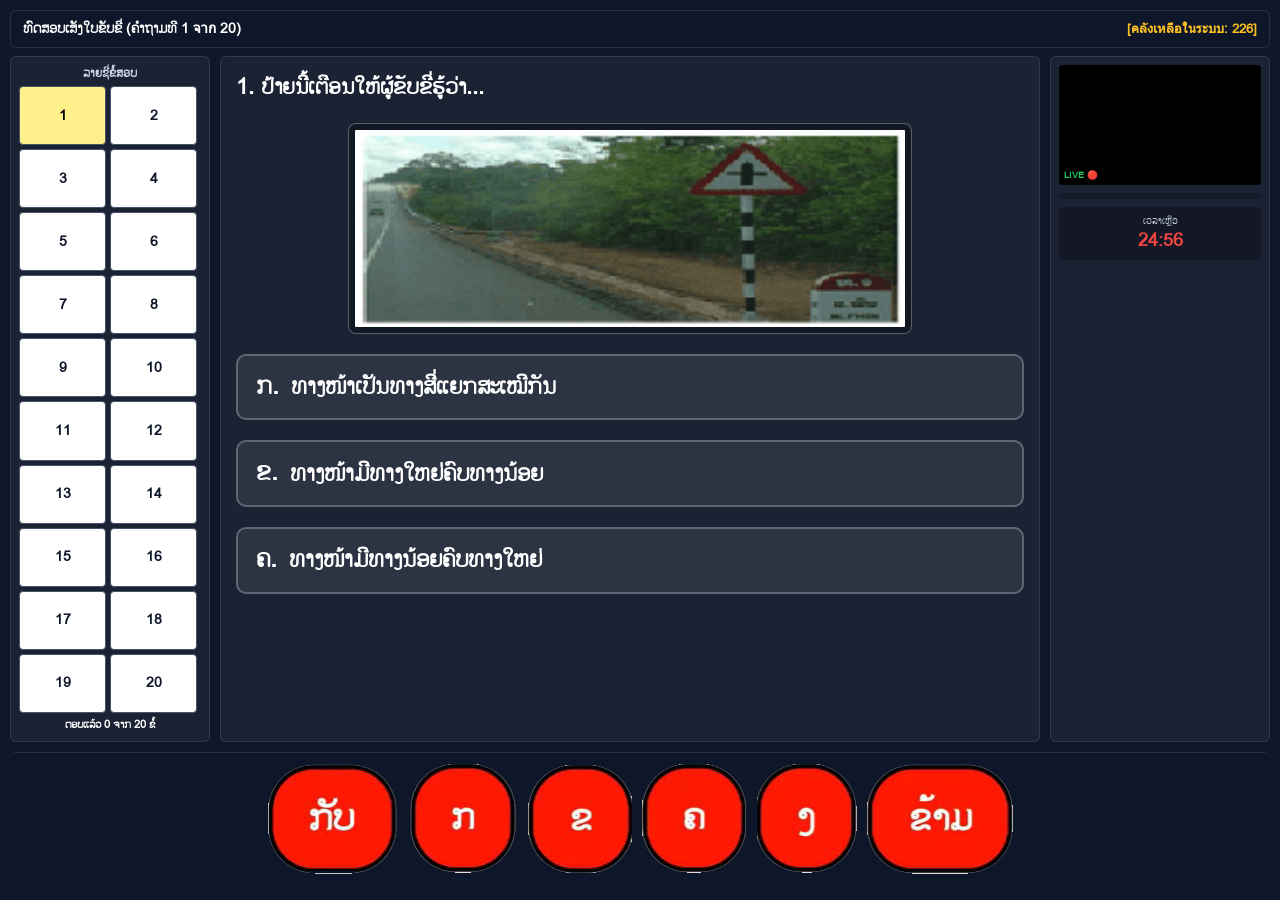
==== commit adc28929: "edit3" ====
--- a/category5.html
+++ b/category5.html
@@ -3,6 +3,14 @@
 <head>
     <meta charset="UTF-8">
     <meta name="viewport" content="width=device-width, initial-scale=1.0, maximum-scale=1.0, user-scalable=no, viewport-fit=cover">
+    
+    <!-- 📌 เพิ่มการเชื่อมโยง Manifest และตั้งค่า PWA เต็มจอ -->
+    <link rel="manifest" href="manifest.json">
+    <meta name="apple-mobile-web-app-capable" content="yes">
+    <meta name="apple-mobile-web-app-status-bar-style" content="black-translucent">
+    <meta name="apple-mobile-web-app-title" content="Quiz ໃບຂັບຂີ່">
+    <meta name="theme-color" content="#0f172a">
+
     <title>ໝວດທີ 5 - ສອບເສັງໃບຂັບຂີ່ ພາກທິດສະດີ</title>
     <link rel="icon" href="data:,">
     <style>
@@ -334,6 +342,7 @@
             </div>
 
             <div class="cat5-main-content">
+                <!-- ✂️ ตัดคำว่า ຂໍ້ທີ X ออก เหลือเฉพาะเนื้อหาคำถาม -->
                 <div id="cat5-question-text" class="cat5-q-title">ກຳລັງໂຫຼດຂໍ້ສອບ...</div>
                 <div id="cat5-image-container" class="cat5-img-box"></div>
                 <div id="cat5-options-list" class="cat5-options-box"></div>
@@ -436,7 +445,6 @@
             setCat5Rules(savedCat);
             initCat5Webcam();
             initOrResumeBank();
-            // 🔕 ปิดการส่งแจ้งเตือนตอนเข้าหมวด 5 หรือจบรอบย่อย (ตามความต้องการของคุณ)
         });
 
         function setCat5Rules(filename) {
@@ -716,7 +724,8 @@
             }
 
             const q = cat5Questions[cat5Index];
-            document.getElementById('cat5-question-text').innerText = `ຂໍ້ທີ ${cat5Index + 1}: ${q.question}`;
+            // ✂️ ตัดคำว่า "ຂໍ້ທີ X:" ออก ให้แสดงเฉพาะเนื้อหาคำถามโดยตรง
+            document.getElementById('cat5-question-text').innerText = q.question;
             
             const imgBox = document.getElementById('cat5-image-container');
             imgBox.innerHTML = q.image ? `<img src="${q.image}" alt="Sign">` : '';
@@ -807,9 +816,9 @@
             localStorage.removeItem('cat5_index_' + cat5Config.fileName);
 
             if (masterBank.length === 0) {
-                showFinalCompleteScreen(); // 🚀 ส่ง Telegram เฉพาะตอนจบภาพรวมทั้งหมดตรงนี้
+                showFinalCompleteScreen();
             } else {
-                showBatchSummaryScreen(correctCount, wrongCount, masterBank.length); // 🔕 ไม่ส่ง Telegram ตอนจบรอบย่อย
+                showBatchSummaryScreen(correctCount, wrongCount, masterBank.length);
             }
         }
 
@@ -857,7 +866,6 @@
 
             let isPassed = totalWrong <= 10;
 
-            // 🚀 **ส่งสรุปผลภาพรวมทั้งหมดเข้า Telegram ที่นี่ที่เดียว**
             const sName = localStorage.getItem('lao_quiz_student_name') || 'ບໍ່ລະບຸຊື່';
             const sAge = localStorage.getItem('lao_quiz_student_age') || '-';
             const sPhone = localStorage.getItem('lao_quiz_student_phone') || '-';
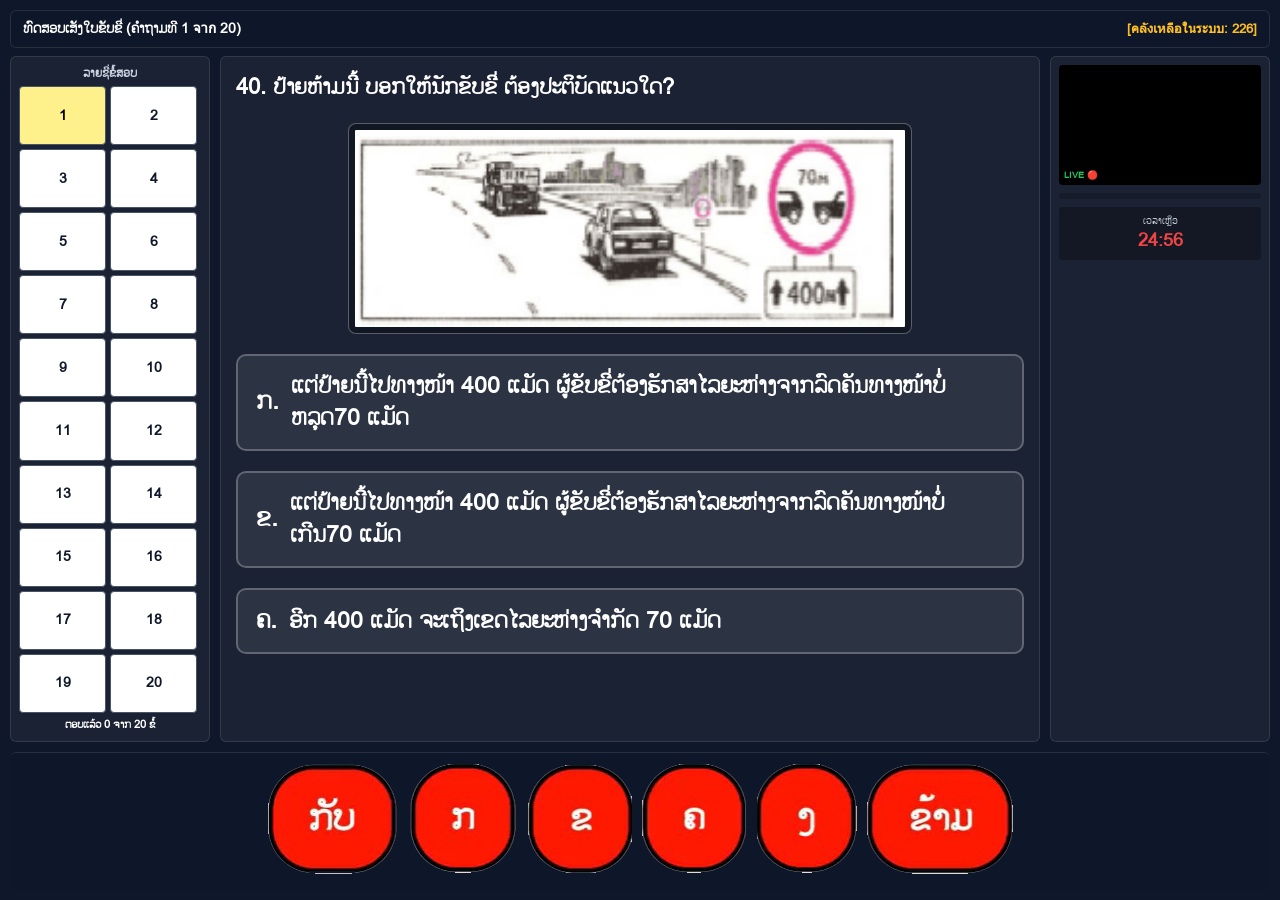
==== commit 8e2aaac7: "edit4" ====
--- a/category5.html
+++ b/category5.html
@@ -342,7 +342,6 @@
             </div>
 
             <div class="cat5-main-content">
-                <!-- ✂️ ตัดคำว่า ຂໍ້ທີ X ออก เหลือเฉพาะเนื้อหาคำถาม -->
                 <div id="cat5-question-text" class="cat5-q-title">ກຳລັງໂຫຼດຂໍ້ສອບ...</div>
                 <div id="cat5-image-container" class="cat5-img-box"></div>
                 <div id="cat5-options-list" class="cat5-options-box"></div>
@@ -386,27 +385,17 @@
             </button>
         </div>
 
-        <div id="cat5-result-screen" style="display: none; position: fixed; top: 0; left: 0; width: 100vw; height: 100vh; background-color: #0f172a; text-align: center; padding: 20px; color: white; flex-direction: row; justify-content: center; align-items: center; box-sizing: border-box; z-index: 9999; gap: 30px;">
-            
-            <div style="max-width: 550px; width: 100%; display: flex; flex-direction: column; align-items: center; justify-content: center;">
-                <h2 style="font-size: 1.2rem; font-weight: bold; margin-bottom: 10px;" id="cat5-result-main-title">ສອບເສັງໃບຂັບຂີ່ ພາກທິດສະດີ (ໝວດທີ 5 - ສະລຸບຊຸດນ້ອຍ)</h2>
-                <div id="cat5-result-summary" style="font-size: 1.1rem; margin-bottom: 10px; font-weight: bold;">ຕອບຖືກ: 0 | ຕອບຜຶດ: 0</div>
-                <div id="cat5-status-badge" style="font-size: 2.5rem; font-weight: bold; color: #22c55e; margin: 12px 0;">ຜ່ານ</div>
-                <div style="font-size: 0.9rem; color: #cbd5e1; margin-bottom: 6px;" id="cat5-result-subtext">ກົດປູນລຸ່ມນີ້</div>
-                <div style="font-size: 0.85rem; color: #fbbf24; font-weight: bold; margin-bottom: 24px;">ໄປເລີ່ມຕົ້ນ</div>
-                <div style="display: flex; flex-direction: column; gap: 10px; max-width: 400px; width: 100%;">
-                    <button id="cat5-next-batch-btn" onclick="cat5ProceedNextBatch()" style="padding: 12px; background: #0284c7; color: white; font-weight: bold; border: none; border-radius: 6px; cursor: pointer; font-size: 0.95rem;">
-                        🔄 ทำຂໍ້สอบชุดถัดไป (ລົບອອກ)
-                    </button>
-                    <button onclick="window.location.href='index.html'" style="padding: 12px; background: #475569; color: white; font-weight: bold; border: none; border-radius: 6px; cursor: pointer; font-size: 0.95rem;">
-                        🏠 ກຼັບຄືນໜ້າທຳອິດ
-                    </button>
-                </div>
-            </div>
-
-            <div style="width: 130px; background: rgba(0,0,0,0.5); border: 1px solid rgba(255,255,255,0.2); border-radius: 6px; padding: 6px; max-height: 380px; display: flex; flex-direction: column;">
-                <div style="font-size: 0.75rem; color: #cbd5e1; font-weight: bold; margin-bottom: 6px; text-align: center;">ຮູບຖ່າຍສອບເສັງ</div>
-                <div id="cat5-result-gallery" style="display: grid; grid-template-columns: repeat(5, 1fr); gap: 2px; overflow-y: auto; align-content: start; max-height: 330px;"></div>
+        <!-- 📊 หน้าจอสรุปผลสไตล์เดียวกับหมวด 2 และ 3 พร้อมปุ่มไปแก้ข้อผิดหมวด 4 -->
+        <div id="cat5-result-screen" style="display: none; position: fixed; top: 0; left: 0; width: 100vw; height: 100vh; background-color: #0f172a; text-align: center; padding: 20px; color: white; flex-direction: column; justify-content: center; align-items: center; box-sizing: border-box; z-index: 9999;">
+            
+            <div style="max-width: 480px; width: 100%; display: flex; flex-direction: column; align-items: center; justify-content: center;">
+                <h2 id="cat5-result-title-text" style="font-size: 1.2rem; font-weight: bold; margin-bottom: 8px;">ຜົນການສອບເສັງຂອງທ່ານ</h2>
+                
+                <div class="score-display" id="cat5-final-score" style="margin: 8px 0; font-size: 1.25rem; font-weight: bold; color: #ffffff !important;">0 / 0</div>
+                
+                <p id="cat5-score-message" style="margin-bottom: 16px; font-size: 0.95rem; line-height: 1.4; color: #ffffff !important;"></p>
+                
+                <div id="cat5-result-action-buttons" style="display: flex; flex-direction: column; gap: 10px; width: 100%;"></div>
             </div>
 
         </div>
@@ -522,7 +511,7 @@
 
             } catch (e) {
                 console.error(e);
-                document.getElementById('cat5-question-text').innerText = 'เกิดຂໍ້ผิดพลาดในการโหลดไฟล์ຂໍ້สอบ (' + cat5Config.fileName + ')';
+                document.getElementById('cat5-question-text').innerText = 'เกิดข้อผิดพลาดในการโหลดไฟล์ຂໍ້สอบ (' + cat5Config.fileName + ')';
             }
         }
 
@@ -724,7 +713,6 @@
             }
 
             const q = cat5Questions[cat5Index];
-            // ✂️ ตัดคำว่า "ຂໍ້ທີ X:" ออก ให้แสดงเฉพาะเนื้อหาคำถามโดยตรง
             document.getElementById('cat5-question-text').innerText = q.question;
             
             const imgBox = document.getElementById('cat5-image-container');
@@ -757,10 +745,25 @@
 
         function cat5SelectOption(optIdx) {
             if (cat5Answers[cat5Index] !== undefined) return;
+            
             cat5Answers[cat5Index] = optIdx;
             captureCat5Snapshot(cat5Index + 1);
+
+            // 🎯 บันทึกข้อผิดลงใน key ของหมวด 4 ทันทีที่ตอบผิด
+            const q = cat5Questions[cat5Index];
+            const keyName = 'lao_quiz_wrong_' + cat5Config.fileName;
+            let existingWrong = JSON.parse(localStorage.getItem(keyName) || '[]');
+            
+            if (optIdx !== q.answer) {
+                if (!existingWrong.some(e => e.question === q.question)) {
+                    existingWrong.push(q);
+                    localStorage.setItem(keyName, JSON.stringify(existingWrong));
+                }
+            }
+
             saveProgressToStorage();
             renderCat5Question();
+
             setTimeout(() => {
                 if (cat5Index < cat5Questions.length - 1) {
                     cat5Index++;
@@ -801,9 +804,15 @@
                 }
             });
 
-            let existingWrong = JSON.parse(localStorage.getItem('lao_quiz_wrong_' + cat5Config.fileName) || '[]');
-            wrongList.push(...existingWrong.filter(ew => !wrongList.some(w => w.question === ew.question)));
-            localStorage.setItem('lao_quiz_wrong_' + cat5Config.fileName, JSON.stringify(existingWrong));
+            // 🎯 ผสานและบันทึกข้อผิดสะสมส่งไปรวมกับหมวด 4 อย่างสมบูรณ์
+            const keyName = 'lao_quiz_wrong_' + cat5Config.fileName;
+            let existingWrong = JSON.parse(localStorage.getItem(keyName) || '[]');
+            wrongList.forEach(w => {
+                if (!existingWrong.some(ew => ew.question === w.question)) {
+                    existingWrong.push(w);
+                }
+            });
+            localStorage.setItem(keyName, JSON.stringify(existingWrong));
 
             let batchHistory = JSON.parse(localStorage.getItem('cat5_history_' + cat5Config.fileName) || '[]');
             batchHistory.push({ wrong: wrongCount, correct: correctCount, total: cat5Questions.length });
@@ -818,11 +827,11 @@
             if (masterBank.length === 0) {
                 showFinalCompleteScreen();
             } else {
-                showBatchSummaryScreen(correctCount, wrongCount, masterBank.length);
-            }
-        }
-
-        function showBatchSummaryScreen(correct, wrong, remainingMaster) {
+                showBatchSummaryScreen(correctCount, wrongCount, masterBank.length, existingWrong.length);
+            }
+        }
+
+        function showBatchSummaryScreen(correct, wrong, remainingMaster, currentWrongCount) {
             const examGrid = document.querySelector('.cat5-exam-grid');
             const topHeader = document.querySelector('.cat5-top-header');
             const bottomBar = document.querySelector('.cat5-bottom-bar');
@@ -833,23 +842,36 @@
             const resultScreen = document.getElementById('cat5-result-screen');
             if (resultScreen) resultScreen.style.display = 'flex';
 
-            document.getElementById('cat5-result-main-title').innerText = `ສອບເສັງໃບຂັບຂີ່ ພາກທິດສະດີ (${cat5Config.categoryName} - ສະລຸບຊຸດນ້ອຍ)`;
-            document.getElementById('cat5-result-summary').innerText = `ຕອບຖືກ: ${correct} | ຕອບຜຶດ: ${wrong} (ຄຳຖາມຍັງ ${remainingMaster} ຂໍ້)`;
-            
-            let isBatchPassed = wrong <= 5;
-            const badge = document.getElementById('cat5-status-badge');
-            badge.innerText = isBatchPassed ? 'ຜ່ານ' : 'ຕົກ';
-            badge.style.color = isBatchPassed ? '#22c55e' : '#ef4444';
-            
-            document.getElementById('cat5-result-subtext').innerText = `ອ່ານຊຸດນີ້ແລ້ວ! ກົດປຸມໄປອ່ານຊຸດໃໝ່`;
-
-            const nextBtn = document.getElementById('cat5-next-batch-btn');
-            if (nextBtn) {
-                nextBtn.innerText = '🔄 ອ່ານຂໍ້ເສັງຖັດໄປ (ລົບອອກ)';
-                nextBtn.onclick = () => { window.location.reload(); };
-            }
-
-            renderCat5ResultGallery();
+            document.getElementById('cat5-result-title-text').innerText = `ຜົນການສອບເສັງຂອງທ່ານ`;
+            document.getElementById('cat5-final-score').innerText = `ຜິດພາດ: ${wrong} ຂໍ້ (ຈາກ ${cat5Questions.length} ຂໍ້)`;
+            
+            let isPassed = wrong <= 4;
+            const msg = isPassed
+                ? `🎉 ຍິນດີດ້ວຍ! ຊຸດນີ້ຜ່ານเกณฑ์ (ຜິດ ${wrong} ຂໍ້)`
+                : `❌ ທ່ານບໍ່ຜ່ານเกณฑ์ชຸດนี้ (ຜິດ ${wrong} ຂໍ້)`;
+            document.getElementById('cat5-score-message').innerText = msg;
+
+            let currentWrongSaved = JSON.parse(localStorage.getItem('lao_quiz_wrong_' + cat5Config.fileName) || '[]');
+
+            let actionButtonsHtml = '';
+            if (currentWrongSaved.length > 0) {
+                actionButtonsHtml += `
+                    <button onclick="window.location.href='index.html'" style="padding: 12px; font-size: 0.95rem; font-weight: bold; background: #dc2626; color: white; border: none; border-radius: 8px; cursor: pointer; width: 100%; box-shadow: 0 4px 6px rgba(0,0,0,0.2);">
+                        🎯 ໄປແກ້ສະເພາະຂໍ້ທີ່ຜິດໃນໝວດ 4 (${currentWrongSaved.length} ຂໍ້) - [ບັງຄັບ]
+                    </button>
+                `;
+            }
+
+            actionButtonsHtml += `
+                <button onclick="window.location.reload()" style="padding: 12px; font-size: 0.95rem; font-weight: bold; background: #0284c7; color: white; border: none; border-radius: 8px; cursor: pointer; width: 100%;">
+                    🔄 ໄປทำข้อสอบชุดถัดไปต่อ
+                </button>
+                <button onclick="window.location.href='index.html'" style="padding: 10px; font-size: 0.85rem; font-weight: bold; background: #475569; color: white; border: none; border-radius: 8px; cursor: pointer; width: 100%;">
+                    🏠 ກຼັບຄືນໜ້າທຳອິດ
+                </button>
+            `;
+
+            document.getElementById('cat5-result-action-buttons').innerHTML = actionButtonsHtml;
         }
 
         function showFinalCompleteScreen() {
@@ -870,12 +892,12 @@
             const sAge = localStorage.getItem('lao_quiz_student_age') || '-';
             const sPhone = localStorage.getItem('lao_quiz_student_phone') || '-';
             
-            let tgMsg = `🚨 **ຜົນການສອບເສັງຈຳລອງ ໝວດທີ 5 ** 🚨\n` +
+            let tgMsg = `🚨 **ຜົນການສອບເສັງຈຳລອງ ໝວດທີ 5 (ຈบคลัง)** 🚨\n` +
                         `👤 ຊື່: ${sName} (ອາຍຸ: ${sAge} ປີ)\n` +
                         `📞 ເບີໂທ: ${sPhone}\n` +
                         `📋 ປະເພດໃບຂັບຂີ່: ${cat5Config.categoryName}\n` +
                         `📊 คะแนนรวม: ຖືກ ${totalCorrect} | ຜິດ ${totalWrong} (ຈາກທັງໝົດ ${totalQuestions} ຂໍ້)\n` +
-                        `🏆 ສະຖານະ: ${isPassed ? 'ຜ່ານ ✅ (ຜິດລວມບໍ່ເກີນ 10 ຂໍ້)' : 'ຕົກ ❌ (ຜິດລວມເກີນ 10 ຂໍ້)'}`;
+                        `🏆 ສະຖານະ: ${isPassed ? 'ຜ່ານ ✅' : 'ຕົກ ❌'}`;
 
             sendTelegramNotification(tgMsg);
 
@@ -889,46 +911,35 @@
             const resultScreen = document.getElementById('cat5-result-screen');
             if (resultScreen) resultScreen.style.display = 'flex';
             
-            document.getElementById('cat5-result-main-title').innerText = `ສອບເສັງໃບຂັບຂີ່ ພາກທິດສະດີ (${cat5Config.categoryName} - ສະລຸບພາບລວມ)`;
-            document.getElementById('cat5-result-summary').innerText = `ຕອບຖືກ: ${totalCorrect} ຂໍ້ | ຕອບຜຶດ: ${totalWrong} ຂໍ້ (ຈາກທັງໝົດ ${totalQuestions} ຂໍ້)`;
-            
-            const badge = document.getElementById('cat5-status-badge');
-            badge.innerText = isPassed ? 'ຜ່ານ' : 'ຕົກ';
-            badge.style.color = isPassed ? '#22c55e' : '#ef4444';
-            
-            document.getElementById('cat5-result-subtext').innerText = isPassed ? 'ຍິນດີນຳ! ຜິດລວມບໍ່ເກຶນ 10 ຂໍ້' : 'ເສຍໃຈຍຳ! ຜຶດລວມກາຍ 10 ຂໍ້';
-
-            const nextBtn = document.getElementById('cat5-next-batch-btn');
-            if (nextBtn) {
-                nextBtn.innerText = '🔄 ເລີ່ມ່ຄຳຖາມໃຫມ (ລ້າງໝົດ)';
-                nextBtn.onclick = () => {
-                    localStorage.removeItem('cat5_master_bank_' + cat5Config.fileName);
-                    localStorage.removeItem('cat5_current_batch_' + cat5Config.fileName);
-                    localStorage.removeItem('cat5_history_' + cat5Config.fileName);
-                    localStorage.removeItem('cat5_answers_' + cat5Config.fileName);
-                    localStorage.removeItem('cat5_index_' + cat5Config.fileName);
-                    window.location.reload();
-                };
-            }
-
-            renderCat5ResultGallery();
-        }
-
-        function renderCat5ResultGallery() {
-            const gallery = document.getElementById('cat5-result-gallery');
-            if (!gallery) return;
-            gallery.innerHTML = '';
-            Object.keys(cat5Snapshots).forEach(qNum => {
-                gallery.innerHTML += `
-                    <div style="background: rgba(255,255,255,0.05); border-radius: 1px; padding: 1px; text-align: center;">
-                        <img src="${cat5Snapshots[qNum]}" style="width: 100%; height: 10px; object-fit: cover; border-radius: 1px;">
-                    </div>
+            document.getElementById('cat5-result-title-text').innerText = `ຜົນການສອບເສັງຂອງທ່ານ (ຈบคลังข้อสอบทั้งหมด)`;
+            document.getElementById('cat5-final-score').innerText = `ຜິດພາດ: ${totalWrong} ຂໍ້ (ຈາກ ${totalQuestions} ຂໍ້)`;
+            
+            const msg = isPassed
+                ? `🎉 ຍິນດີດ້ວຍ! ທ່ານຜ່ານການສອບເສັງລວມ (ຜິດ ${totalWrong} ຂໍ້)`
+                : `❌ ທ່ານບໍ່ຜ່ານການສອບເສັງລວມ (ຜິດ ${totalWrong} ຂໍ້)`;
+            document.getElementById('cat5-score-message').innerText = msg;
+
+            let currentWrongSaved = JSON.parse(localStorage.getItem('lao_quiz_wrong_' + cat5Config.fileName) || '[]');
+
+            let actionButtonsHtml = '';
+            if (currentWrongSaved.length > 0) {
+                actionButtonsHtml += `
+                    <button onclick="window.location.href='index.html'" style="padding: 12px; font-size: 0.95rem; font-weight: bold; background: #dc2626; color: white; border: none; border-radius: 8px; cursor: pointer; width: 100%; box-shadow: 0 4px 6px rgba(0,0,0,0.2);">
+                        🎯 ໄປແກ້ສະເພາະຂໍ້ທີ່ຜິດໃນໝວດ 4 (${currentWrongSaved.length} ຂໍ້) - [ບັງຄັບ]
+                    </button>
                 `;
-            });
-        }
-
-        function cat5ProceedNextBatch() {
-            window.location.reload();
+            }
+
+            actionButtonsHtml += `
+                <button onclick="localStorage.removeItem('cat5_master_bank_${cat5Config.fileName}'); localStorage.removeItem('cat5_current_batch_${cat5Config.fileName}'); localStorage.removeItem('cat5_history_${cat5Config.fileName}'); window.location.reload();" style="padding: 12px; font-size: 0.95rem; font-weight: bold; background: #0284c7; color: white; border: none; border-radius: 8px; cursor: pointer; width: 100%;">
+                    🔄 ເລີ່ມສອບຄลังใหม่ทั้งหมด
+                </button>
+                <button onclick="window.location.href='index.html'" style="padding: 10px; font-size: 0.85rem; font-weight: bold; background: #475569; color: white; border: none; border-radius: 8px; cursor: pointer; width: 100%;">
+                    🏠 ກຼັບຄືນໜ້າທຳອິດ
+                </button>
+            `;
+
+            document.getElementById('cat5-result-action-buttons').innerHTML = actionButtonsHtml;
         }
     </script>
 </body>
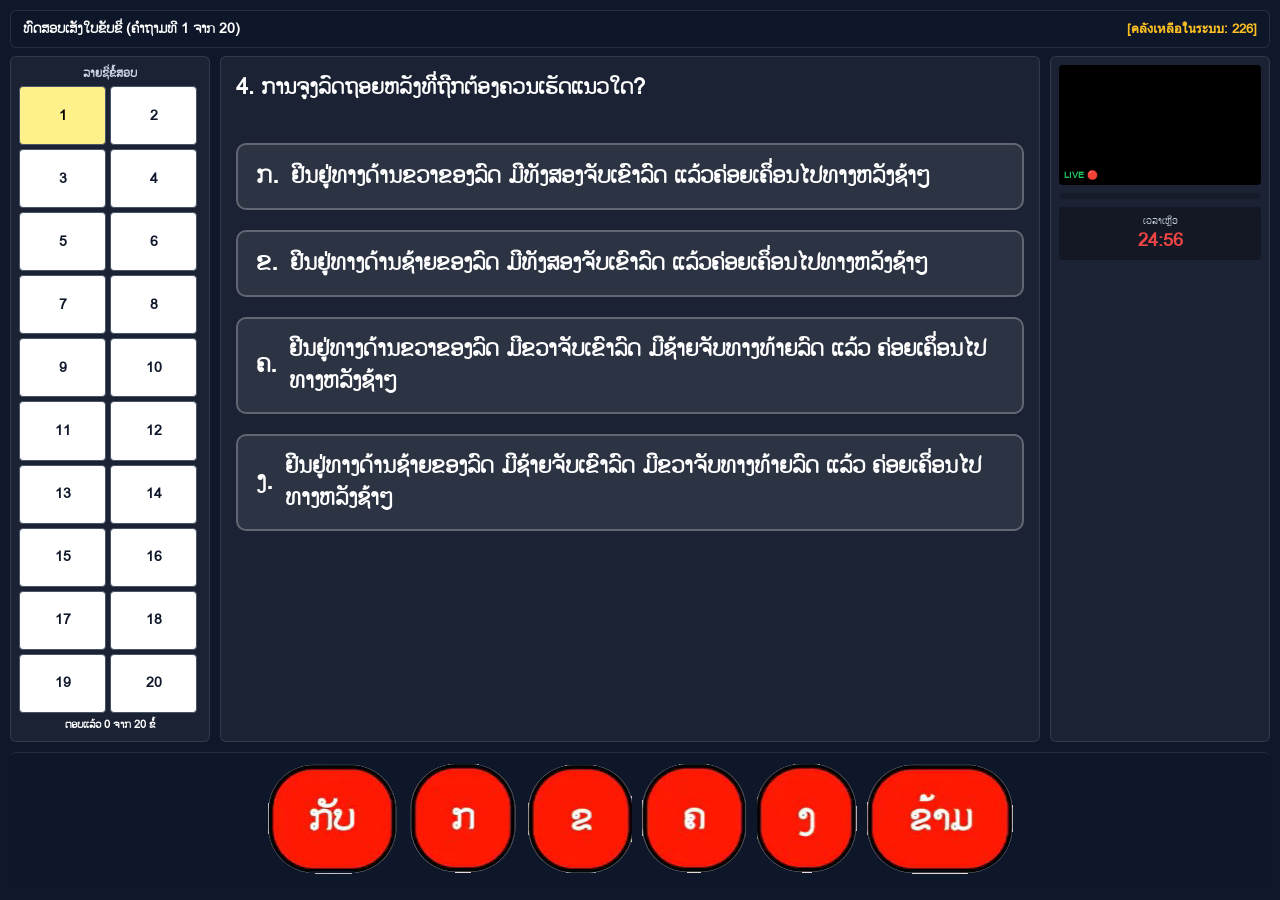
==== commit e4d918a3: "edit7" ====
--- a/category5.html
+++ b/category5.html
@@ -365,7 +365,7 @@
         </div>
 
         <div class="cat5-bottom-bar">
-            <button onclick="cat5PrevOrSubmit()" id="cat5-back-submit-btn" class="cat5-img-btn" title="กลับ / ส่งຂໍ້สอบ">
+            <button onclick="cat5PrevOrSubmit()" id="cat5-back-submit-btn" class="cat5-img-btn" title="กลับ / ส่งข้อสอบ">
                 <img id="cat5-back-submit-img" src="back.png" alt="ກັບ" onerror="this.src='data:image/svg+xml;utf8,<svg xmlns=\'http://www.w3.org/2000/svg\' width=\'60\' height=\'45\'><rect width=\'100%\' height=\'100%\' fill=\'%23dc2626\' rx=\'6\'/><text x=\'50%\' y=\'55%\' fill=\'white\' font-size=\'13\' font-weight=\'bold\' text-anchor=\'middle\' dominant-baseline=\'middle\'>ກັບ</text></svg>'">
             </button>
             <button onclick="cat5SelectOption(0)" class="cat5-img-btn" title="เลือก ก">
@@ -380,7 +380,7 @@
             <button onclick="cat5SelectOption(3)" class="cat5-img-btn" title="เลือก ง">
                 <img src="d.png" alt="ງ" onerror="this.src='data:image/svg+xml;utf8,<svg xmlns=\'http://www.w3.org/2000/svg\' width=\'55\' height=\'45\'><circle cx=\'27\' cy=\'22\' r=\'20\' fill=\'%23dc2626\'/><text x=\'50%\' y=\'55%\' fill=\'white\' font-size=\'14\' font-weight=\'bold\' text-anchor=\'middle\' dominant-baseline=\'middle\'>ງ</text></svg>'">
             </button>
-            <button onclick="cat5NextQuestion()" class="cat5-img-btn" title="ຂໍ້ถัดไป / ข้าม">
+            <button onclick="cat5NextQuestion()" class="cat5-img-btn" title="ข้อถัดไป / ข้าม">
                 <img src="next.png" alt="ຂ້າມ" onerror="this.src='data:image/svg+xml;utf8,<svg xmlns=\'http://www.w3.org/2000/svg\' width=\'60\' height=\'45\'><rect width=\'100%\' height=\'100%\' fill=\'%230284c7\' rx=\'6\'/><text x=\'50%\' y=\'55%\' fill=\'white\' font-size=\'13\' font-weight=\'bold\' text-anchor=\'middle\' dominant-baseline=\'middle\'>ຂ້າມ</text></svg>'">
             </button>
         </div>
@@ -475,7 +475,7 @@
                 
                 if (!masterBank || masterBank.length === 0) {
                     const response = await fetch(cat5Config.fileName);
-                    if (!response.ok) throw new Error('ไม่พบไฟล์ຂໍ້สอบ');
+                    if (!response.ok) throw new Error('ไม่พบไฟล์ข้อสอบ');
                     const textData = await response.text();
                     masterBank = parseCsvInsideTxt(textData);
                     shuffleArray(masterBank);
@@ -511,7 +511,7 @@
 
             } catch (e) {
                 console.error(e);
-                document.getElementById('cat5-question-text').innerText = 'เกิดข้อผิดพลาดในการโหลดไฟล์ຂໍ້สอบ (' + cat5Config.fileName + ')';
+                document.getElementById('cat5-question-text').innerText = 'เกิดข้อผิดพลาดในการโหลดไฟล์ข้อสอบ (' + cat5Config.fileName + ')';
             }
         }
 
@@ -709,7 +709,7 @@
             
             const progressEl = document.getElementById('cat5-progress-text');
             if (progressEl) {
-                progressEl.innerText = `ທົດສອບເສັງໃບຂັບຂີ່ (ຄຳຖາມທີ ${cat5Index + 1} จาก ${cat5Questions.length})`;
+                progressEl.innerText = `ທົດສອບເສັງໃບຂັບຂີ່ (ຄຳຖາມທີ ${cat5Index + 1} ຈາກ ${cat5Questions.length})`;
             }
 
             const q = cat5Questions[cat5Index];
@@ -749,7 +749,7 @@
             cat5Answers[cat5Index] = optIdx;
             captureCat5Snapshot(cat5Index + 1);
 
-            // 🎯 บันทึกข้อผิดลงใน key ของหมวด 4 ทันทีที่ตอบผิด
+            // 🎯 บันทึกข้อผิดลงในคีย์ของหมวด 4 ทันทีที่ตอบผิด
             const q = cat5Questions[cat5Index];
             const keyName = 'lao_quiz_wrong_' + cat5Config.fileName;
             let existingWrong = JSON.parse(localStorage.getItem(keyName) || '[]');
@@ -864,7 +864,7 @@
 
             actionButtonsHtml += `
                 <button onclick="window.location.reload()" style="padding: 12px; font-size: 0.95rem; font-weight: bold; background: #0284c7; color: white; border: none; border-radius: 8px; cursor: pointer; width: 100%;">
-                    🔄 ໄປทำข้อสอบชุดถัดไปต่อ
+                    🔄 ໄປເຮັດຂໍ້ສອບຊຸດຖັດໄປຕໍ່
                 </button>
                 <button onclick="window.location.href='index.html'" style="padding: 10px; font-size: 0.85rem; font-weight: bold; background: #475569; color: white; border: none; border-radius: 8px; cursor: pointer; width: 100%;">
                     🏠 ກຼັບຄືນໜ້າທຳອິດ
@@ -932,7 +932,7 @@
 
             actionButtonsHtml += `
                 <button onclick="localStorage.removeItem('cat5_master_bank_${cat5Config.fileName}'); localStorage.removeItem('cat5_current_batch_${cat5Config.fileName}'); localStorage.removeItem('cat5_history_${cat5Config.fileName}'); window.location.reload();" style="padding: 12px; font-size: 0.95rem; font-weight: bold; background: #0284c7; color: white; border: none; border-radius: 8px; cursor: pointer; width: 100%;">
-                    🔄 ເລີ່ມສອບຄลังใหม่ทั้งหมด
+                    🔄 เริ่มสอบคลังใหม่ทั้งหมด
                 </button>
                 <button onclick="window.location.href='index.html'" style="padding: 10px; font-size: 0.85rem; font-weight: bold; background: #475569; color: white; border: none; border-radius: 8px; cursor: pointer; width: 100%;">
                     🏠 ກຼັບຄືນໜ້າທຳອິດ
